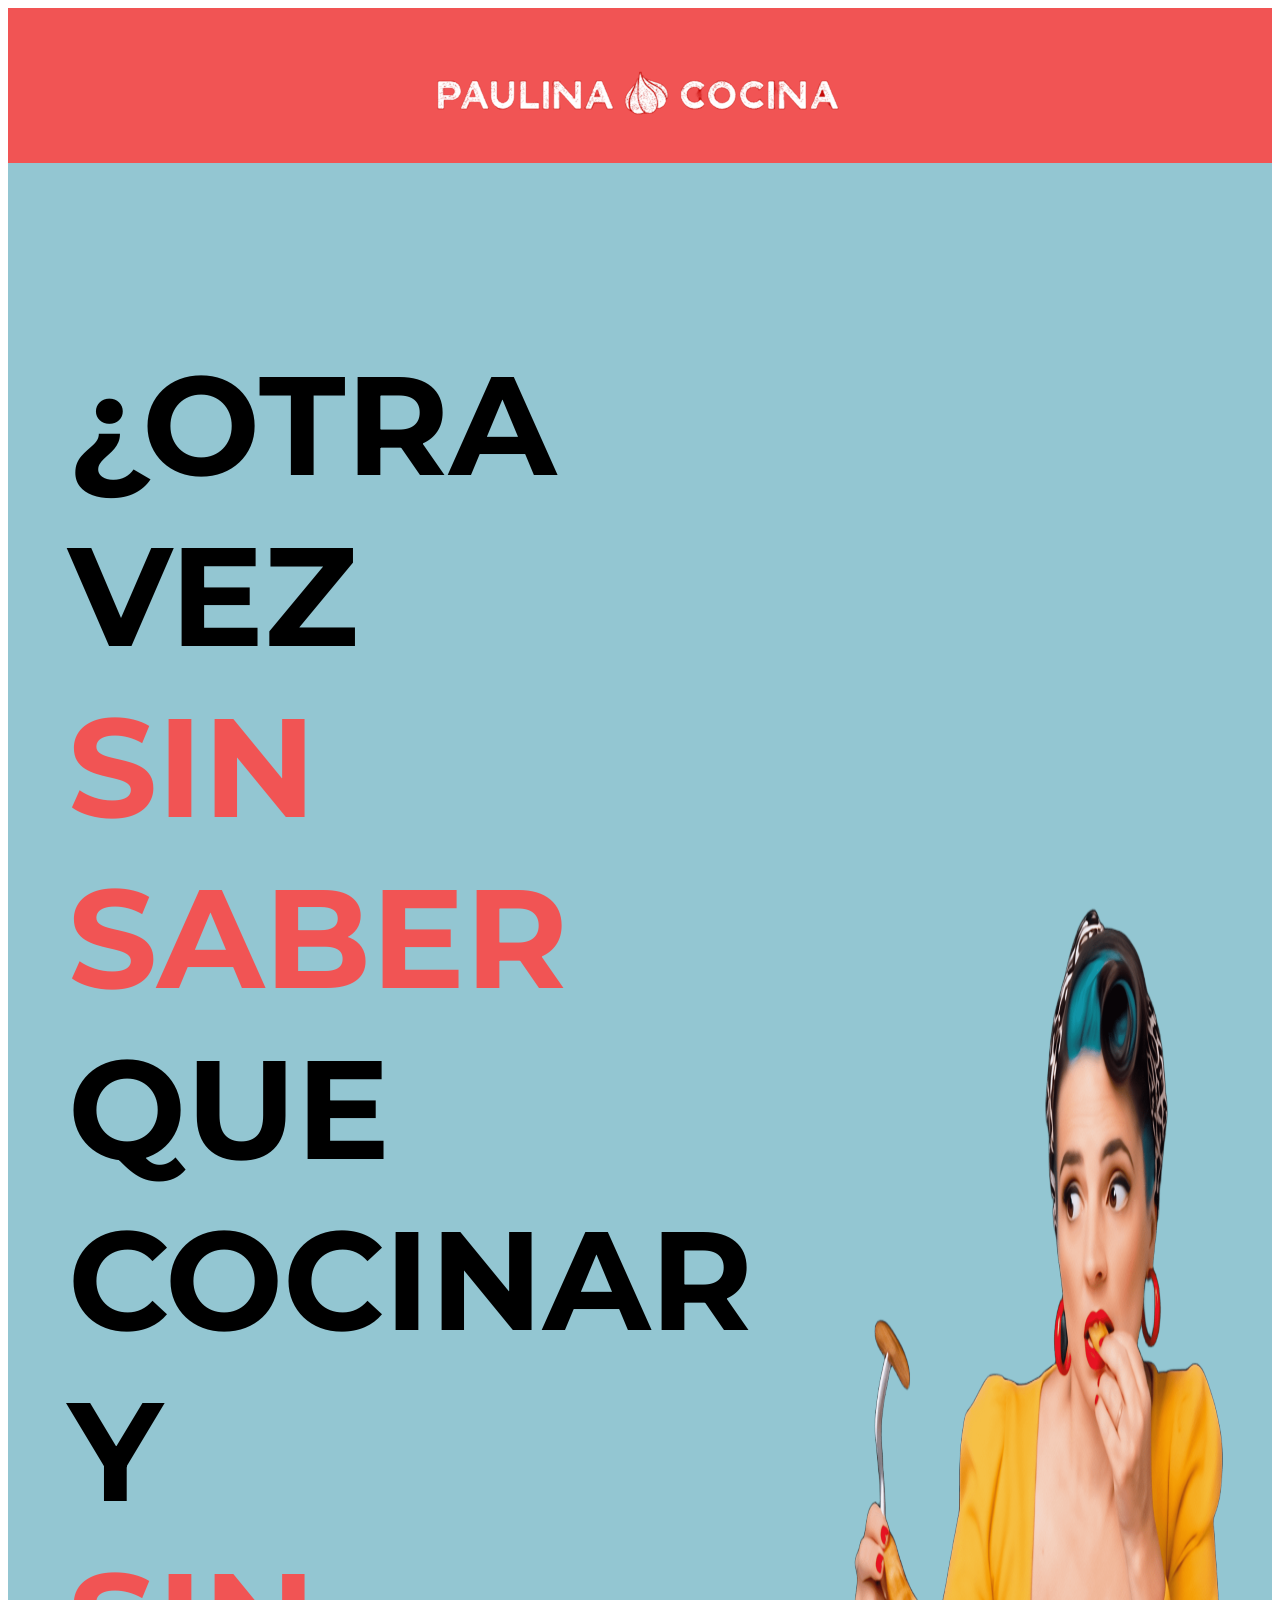
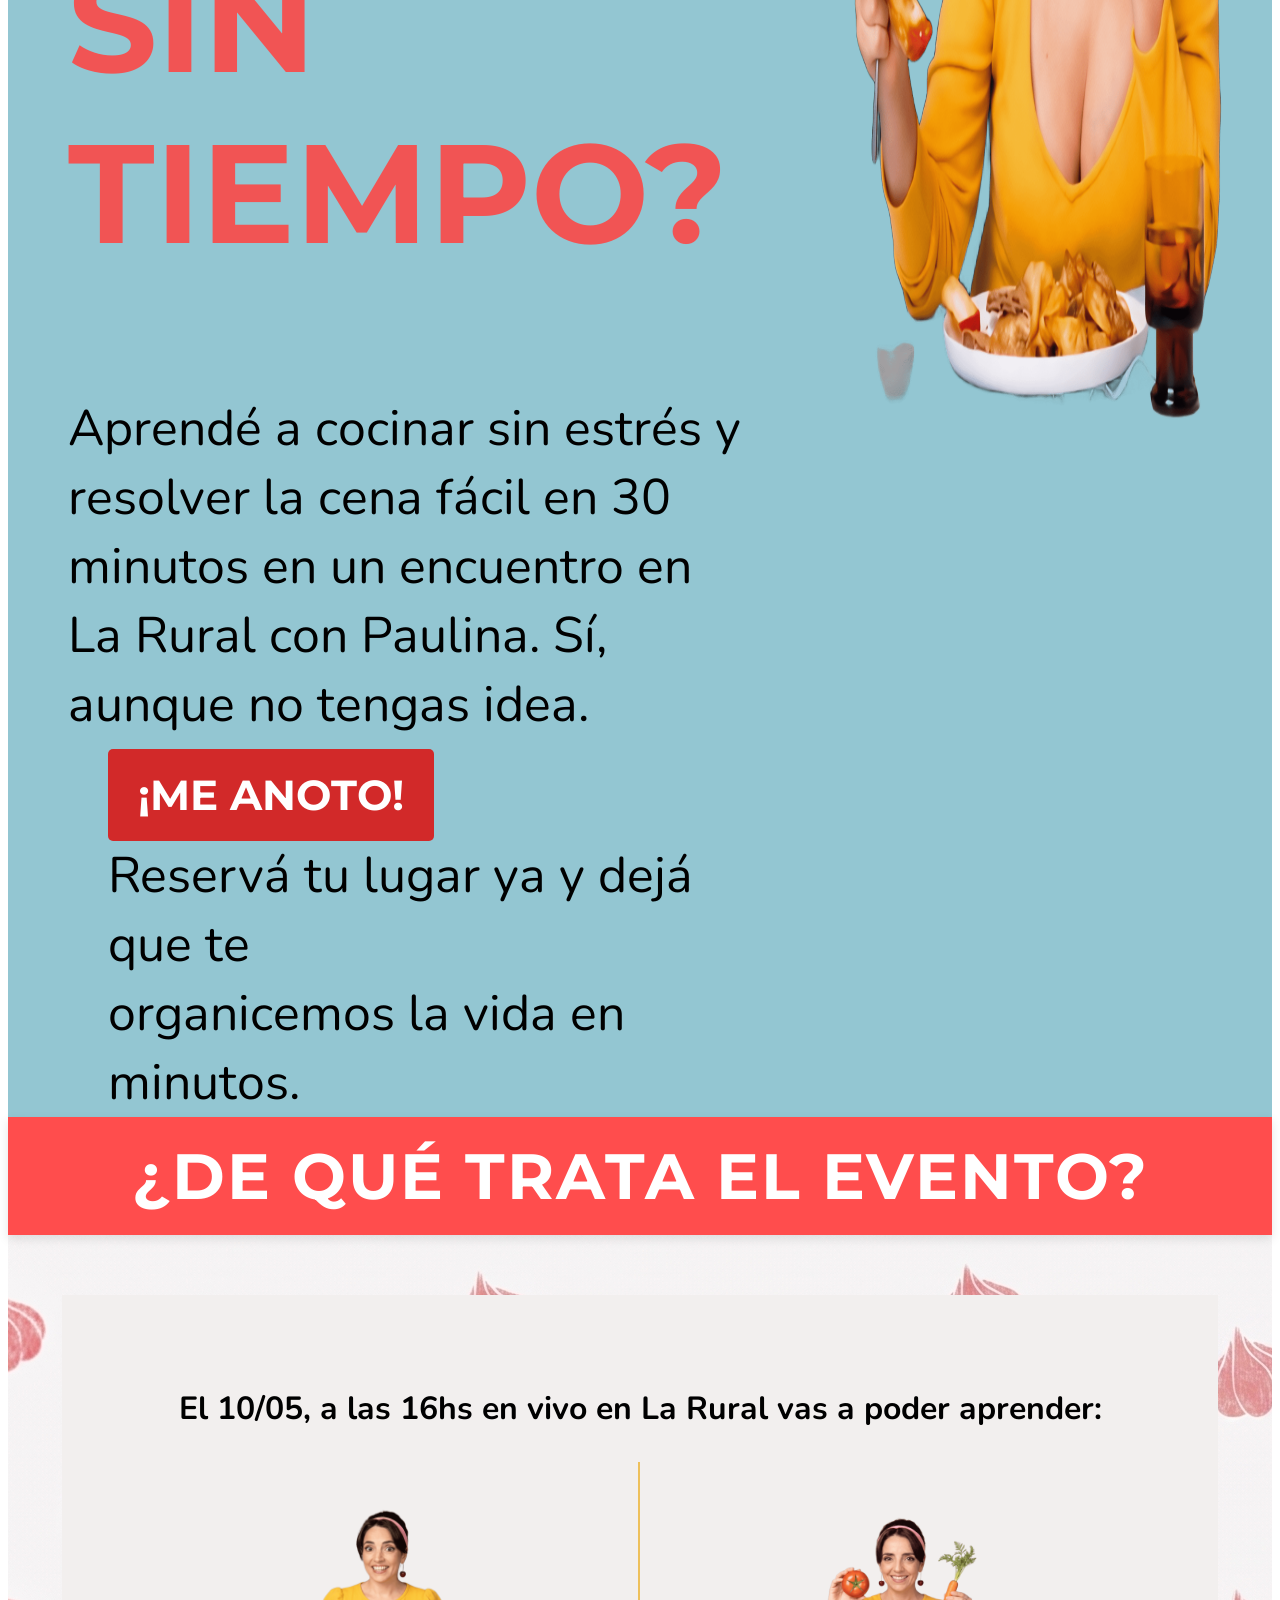
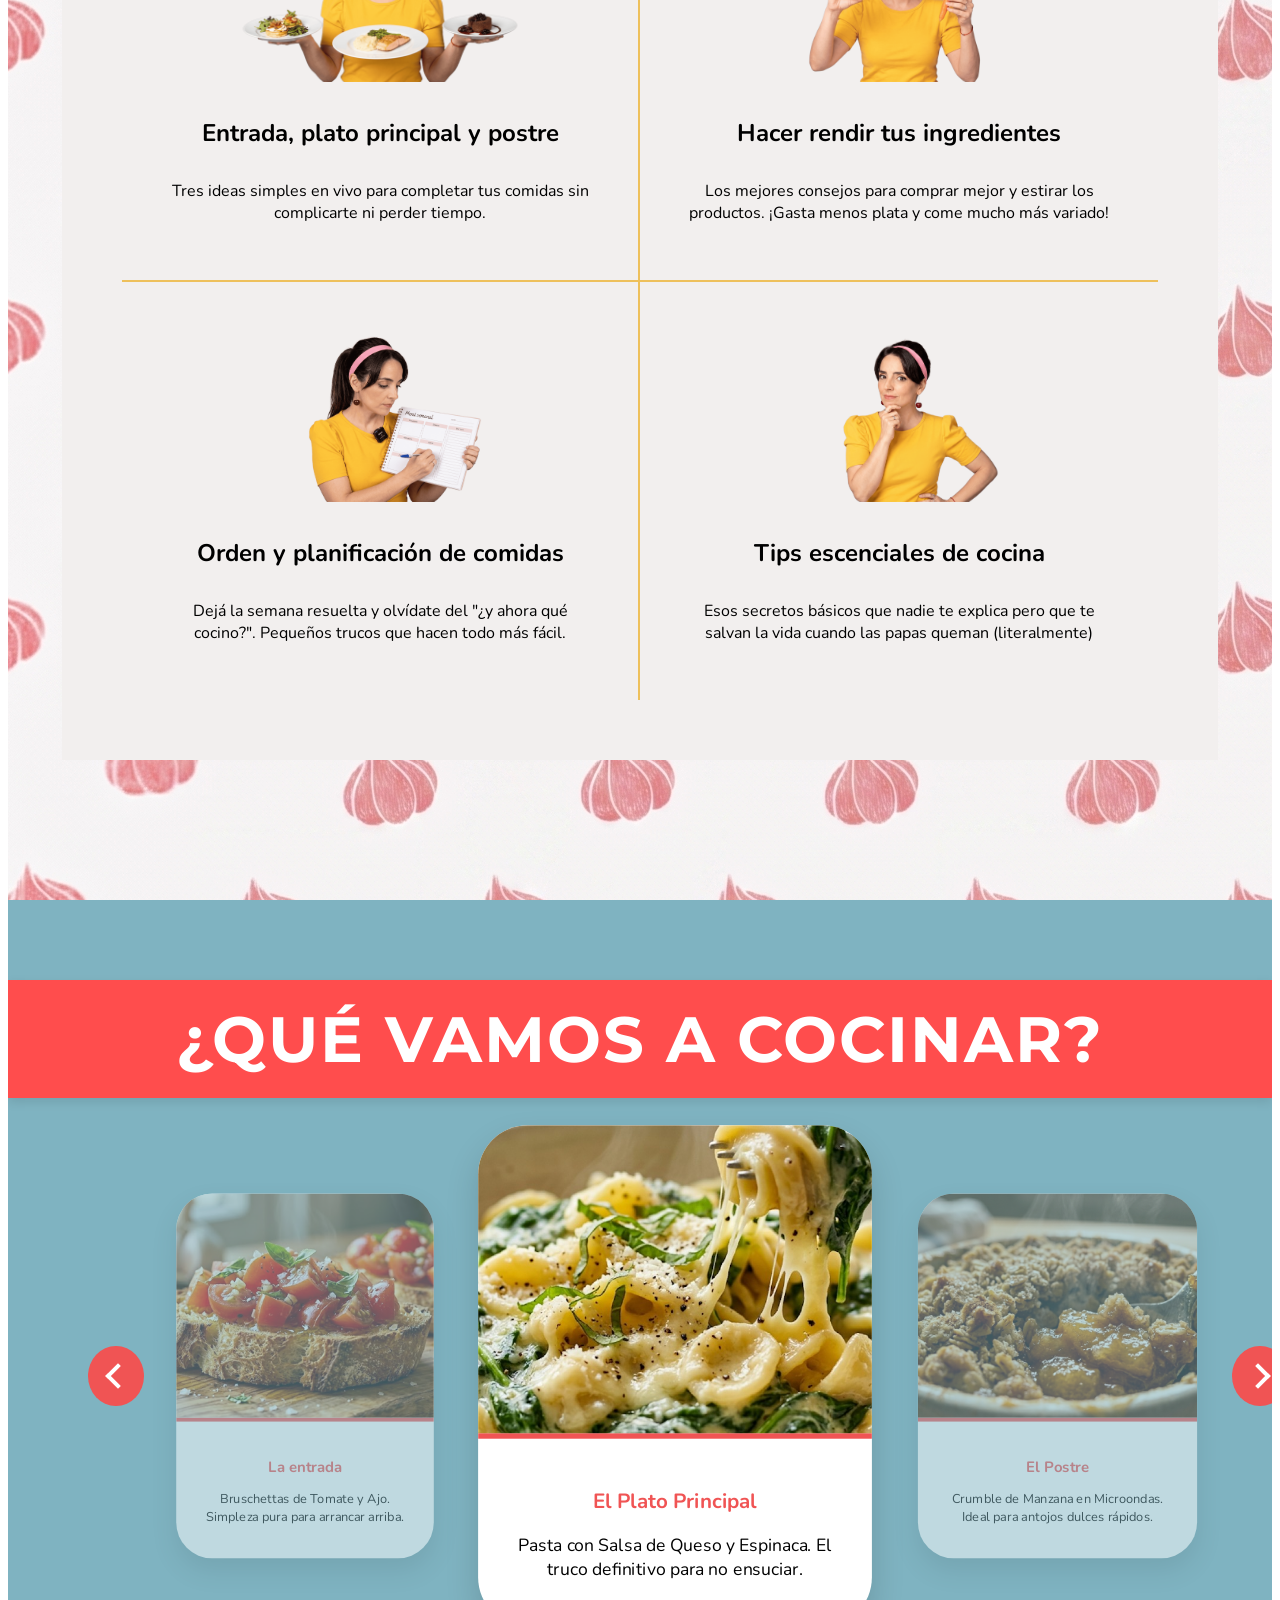
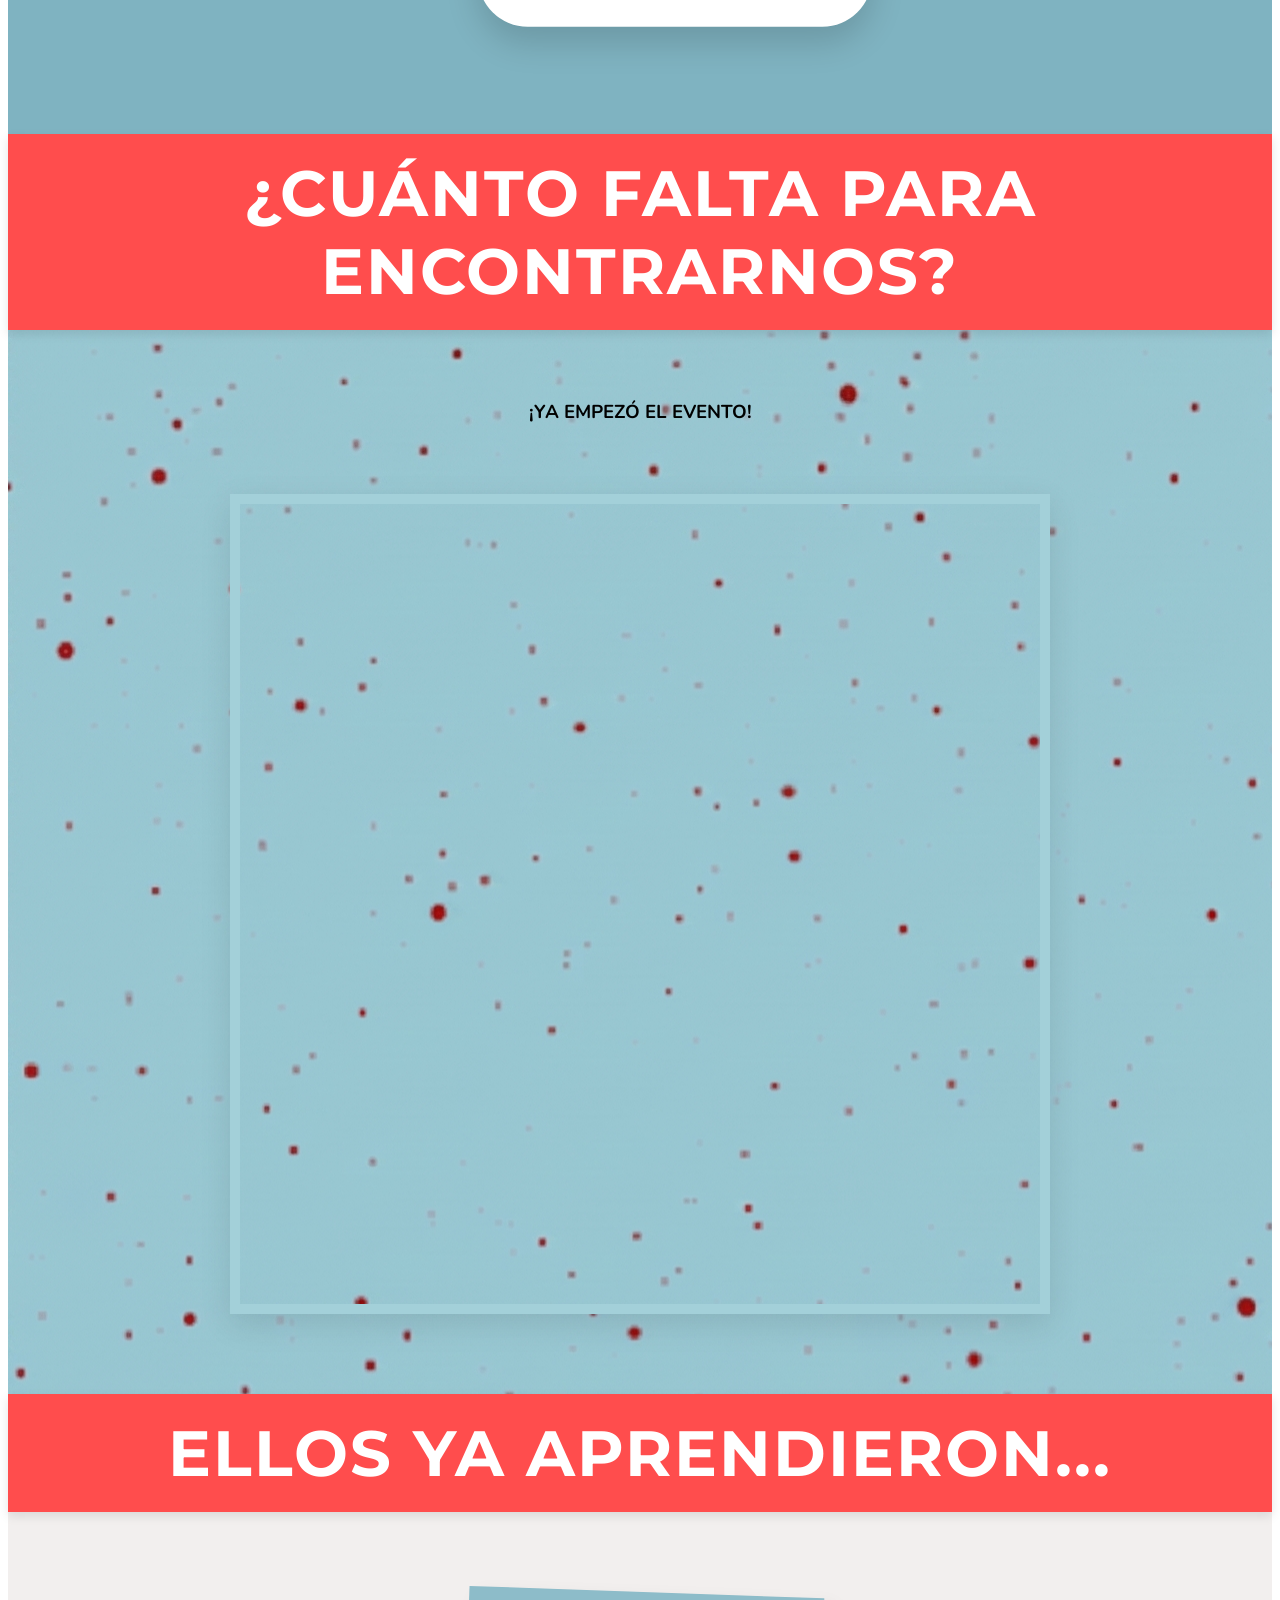
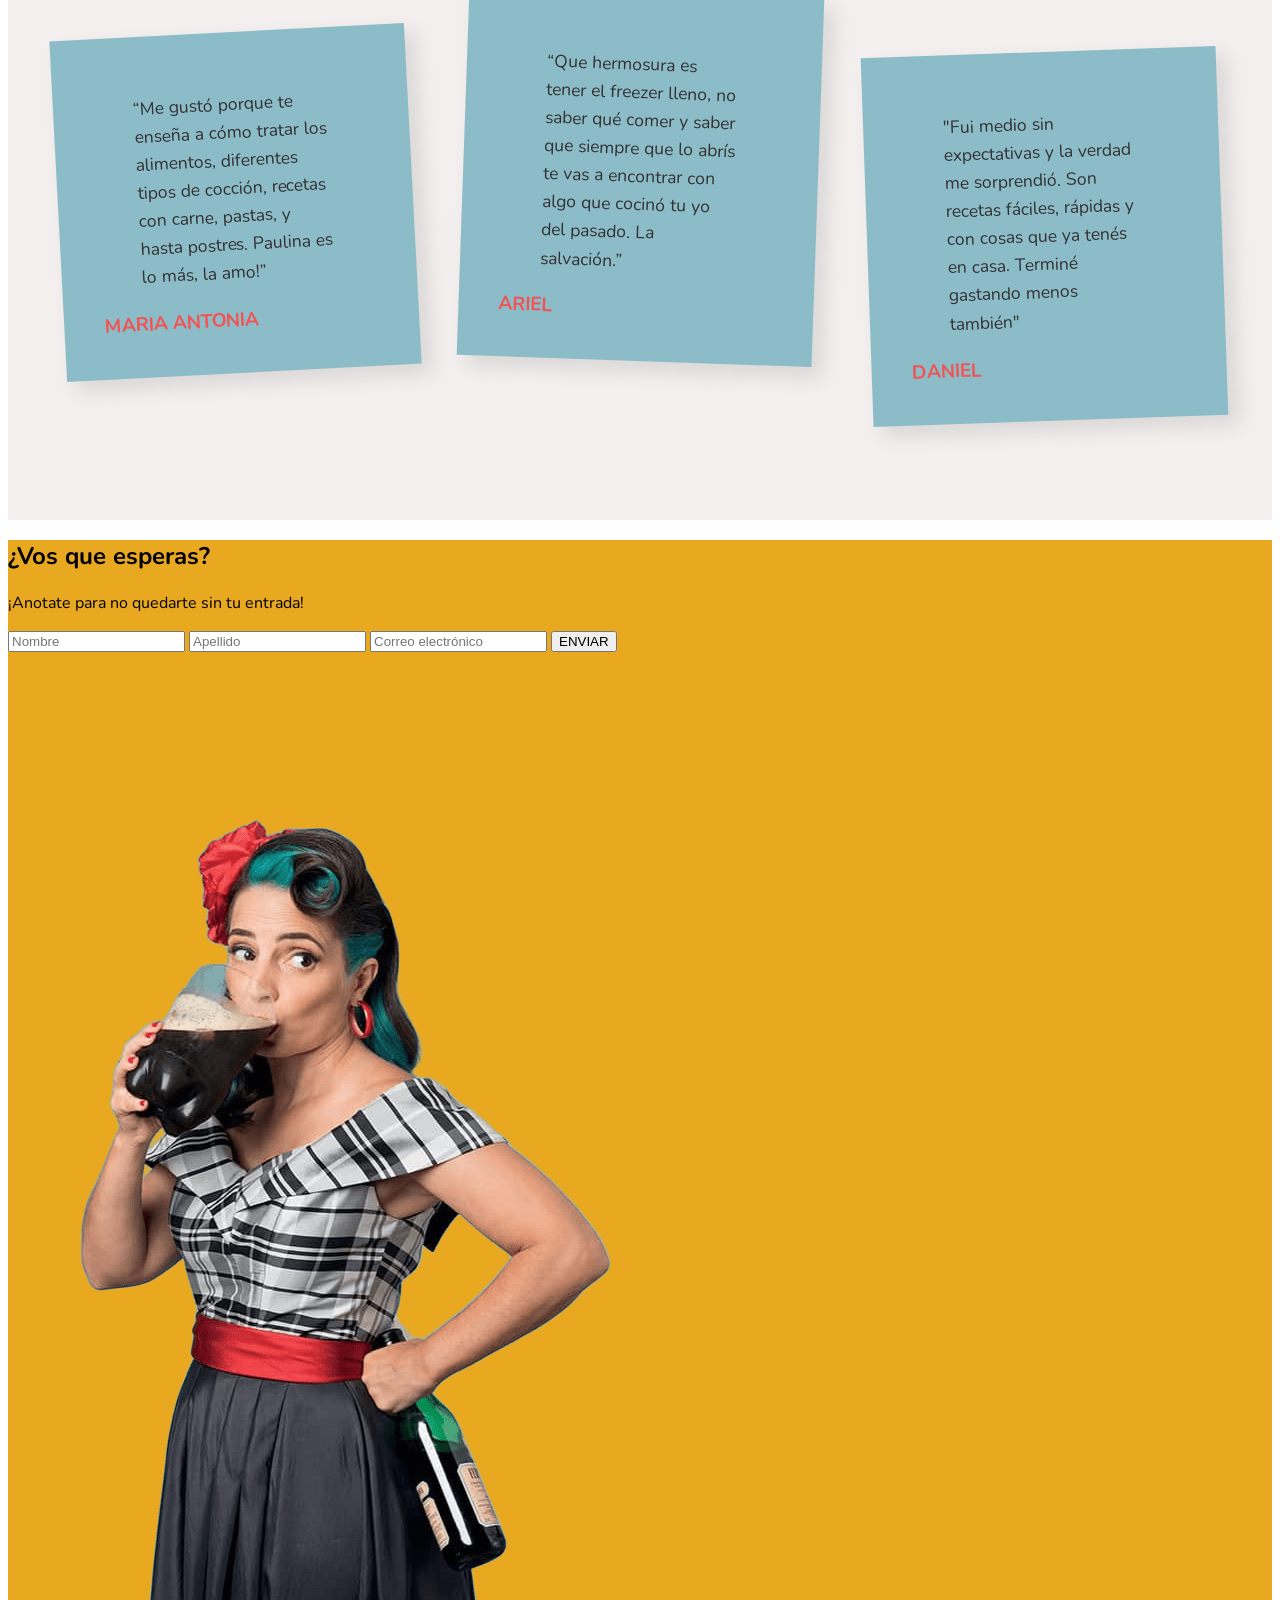
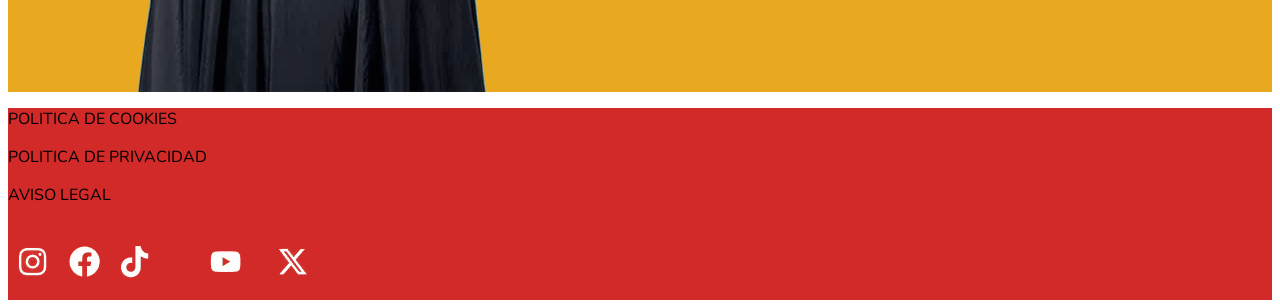
==== paulinacocina/index.html @ 3d17df32 "Add files via upload" ====
<html>

<head>
    <link rel="stylesheet" href="estilos.css">
    <link rel="preconnect" href="https://fonts.googleapis.com">
    <link rel="preconnect" href="https://fonts.gstatic.com" crossorigin>
    <link href="https://fonts.googleapis.com/css2?family=Nunito:ital,wght@0,200..1000;1,200..1000&display=swap"
        rel="stylesheet">

    <link rel="preconnect" href="https://fonts.googleapis.com">
    <link rel="preconnect" href="https://fonts.gstatic.com" crossorigin>
    <link
        href="https://fonts.googleapis.com/css2?family=Montserrat:ital,wght@0,100..900;1,100..900&family=Nunito:ital,wght@0,200..1000;1,200..1000&display=swap"
        rel="stylesheet">
 <script src="animaciones.js"></script>
</head>

<body>
    <header>
        <img src="imagenes/logo.png" alt="">
     
    </header>



    <section class="hero">
        <div>
            <h1>¿OTRA VEZ <div class="textoresalta" >SIN 
                SABER</div> QUE COCINAR 
                  Y <div class="textoresalta">SIN TIEMPO? </div> </h1>
            <p>
                Aprendé a cocinar sin estrés y resolver la cena fácil en 
                30 minutos en un encuentro en La Rural con Paulina. 
                Sí, aunque no tengas idea.
            </p>
            <div class="cta">
                <a href="boton" class="boton">¡ME ANOTO!</a>
                <p class="sub-boton">Reservá tu lugar ya y dejá que te <br>
                    organicemos la vida en minutos.</p>
            </div>
        </div>
        <div>
            <img src="imagenes/paulina_portada.png" alt="paulina portada">
        </div>
    </section>




    <section class="infoevento">

        <div class="divisor-rojo">
        <h2>¿DE QUÉ TRATA EL EVENTO?</h2>
        </div>

       

        <div class="cards">
             <p class="fechayhora">El 10/05, a las 16hs en vivo en La Rural vas a poder aprender:</p>
            <div class="card">
                <img src="imagenes/paulina_platos.png" alt="foto de paulina con platos">
                <h3>Entrada, plato principal y postre</h3>
                <p>Tres ideas simples en vivo para
                    completar tus comidas sin complicarte ni perder tiempo.</p>
            </div>

            <div class="card">
                <img src="imagenes/paulina_verduras.png" alt="">
                <h3>Hacer rendir tus ingredientes</h3>
                <p>Los mejores consejos para comprar mejor y estirar los productos. ¡Gasta menos plata y come mucho más
                    variado!</p>
            </div>

            <div class="card">
                <img src="imagenes/paulina_agenda.png" alt="">
                <h3>Orden y planificación de comidas</h3>
                <p>Dejá la semana resuelta y olvídate del "¿y ahora qué cocino?". Pequeños trucos que hacen todo más
                    fácil.</p>
            </div>

            <div class="card">
                <img src="imagenes/paulina_tips.png" alt="">
                <h3>Tips escenciales de cocina</h3>
                <p>Esos secretos básicos que nadie te explica pero que te salvan la vida cuando las papas queman
                    (literalmente)</p>
            </div>
            
</section>






        </div>
    </section>

 
<section class="seccion-comidas">
    <div class="divisor-rojo"> 
        <h2>¿QUÉ VAMOS A COCINAR?</h2>
    </div>

    <div class="contenedor-carrusel">
        <button class="flecha izquierda"></button>

        <div class="ventana-carrusel">
            <div class="riel-tarjetas">
                <div class="tarjeta">
                    <img src="imagenes/entrada.png" alt="Entrada">
                    <div class="info-tarjeta">
                        <h3>La entrada</h3>
                        <p>Bruschettas de Tomate y Ajo. Simpleza pura para arrancar arriba.</p>
                    </div>
                </div>

                <div class="tarjeta">
                    <img src="imagenes/principal.jpeg" alt="Plato Principal">
                    <div class="info-tarjeta">
                        <h3>El Plato Principal</h3>
                        <p>Pasta con Salsa de Queso y Espinaca. El truco definitivo para no ensuciar.</p>
                    </div>
                </div>

                <div class="tarjeta">
                    <img src="imagenes/postre.png" alt="Postre">
                    <div class="info-tarjeta">
                        <h3>El Postre</h3>
                        <p>Crumble de Manzana en Microondas. Ideal para antojos dulces rápidos.</p>
                    </div>
                </div>
            </div>
        </div>

        <button class="flecha derecha"></button>
    </div>
</section>







<section class="seccion-contador">
    <div class="divisor-rojo">
        <h2>¿CUÁNTO FALTA PARA ENCONTRARNOS?</h2>
    </div>

    <div class="contenedor-flexible">
        <div class="bloque-ajos">
            <div class="ajo-item">
                <img src="imagenes/ajo.png" alt="ajo">
                <div class="texto-ajo"><span id="dias">20</span><p>días</p></div>
            </div>
            <div class="ajo-item">
                <img src="imagenes/ajo.png" alt="ajo">
                <div class="texto-ajo"><span id="horas">14</span><p>horas</p></div>
            </div>
            <div class="ajo-item">
                <img src="imagenes/ajo.png" alt="ajo">
                <div class="texto-ajo"><span id="min">57</span><p>min.</p></div>
            </div>
            <div class="ajo-item">
                <img src="imagenes/ajo.png" alt="ajo">
                <div class="texto-ajo"><span id="seg">44</span><p>seg.</p></div>
            </div>
        </div>

        <div class="contenedor-mapa">
    <iframe src="https://www.google.com/maps/embed?pb=!1m18!1m12!1m3!1d3285.013396754505!2d-58.42364207426082!3d-34.5785275729633!2m3!1f0!2f0!3f0!3m2!1i1024!2i768!4f13.1!3m3!1m2!1s0x95bcb59cd6452553%3A0x6b521307d135059a!2sLa%20Rural!5e0!3m2!1ses-419!2sar!4v1776716059352!5m2!1ses-419!2sar" width="600" height="450" style="border:0;" allowfullscreen="" loading="lazy" referrerpolicy="no-referrer-when-downgrade">
                width="600" height="450" style="border:0;" allowfullscreen="" loading="lazy"></iframe>
        </div>
    </div>
</section>



















<section class="testimonioss">
    <div class="divisor-rojo">
        <h2>ELLOS YA APRENDIERON...</h2>
    </div>

    <div class="contenedor-postits">
        <div class="postit">
            <blockquote>
                <p>“Me gustó porque te enseña a cómo tratar los alimentos, diferentes tipos de cocción, recetas con carne, pastas, y hasta postres. Paulina es lo más, la amo!”</p>
            </blockquote>
            <cite>MARIA ANTONIA</cite>
        </div>

        <div class="postit">
            <blockquote>
                <p>“Que hermosura es tener el freezer lleno, no saber qué comer y saber que siempre que lo abrís te vas a encontrar con algo que cocinó tu yo del pasado. La salvación.”</p>
            </blockquote>
            <cite>ARIEL</cite>
        </div>

        <div class="postit">
            <blockquote>
                <p>"Fui medio sin expectativas y la verdad me sorprendió. Son recetas fáciles, rápidas y con cosas que ya tenés en casa. Terminé gastando menos también"</p>
            </blockquote>
            <cite>DANIEL</cite>
        </div>
    </div>
</section>





    <section class="final">
        <h2>¿Vos que esperas?</h2>
        <p>¡Anotate para no quedarte sin tu entrada!</p>
        <div>
            <form>
                <input type="text" placeholder="Nombre">
                <input type="text" placeholder="Apellido">
                <input type="email" placeholder="Correo electrónico">
                <button type="submit">ENVIAR</button>
            </form>
        </div>
        <img src="imagenes/paulinafernet.png" alt="">
    </section>

    <footer>
        <p>POLITICA DE COOKIES</p>
        <p>POLITICA DE PRIVACIDAD</p>
        <p>AVISO LEGAL</p>
        <img src="imagenes/iglogo.png" alt="">
        <img src="imagenes/facebooklogo.png" alt="">
        <img src="imagenes/tiktoklogo.png" alt="">
        <img src="imagenes/ytlogo.png" alt="">
        <img src="imagenes/twitterlogo.png" alt="">
    </footer>

</body>

</html>
---- paulinacocina/estilos.css ----
@font-face {
    font-family: 'Montserrat'; /* El nombre que vos elijas */
    src: url('fuentes/Montserrat-VariableFont_wght.ttf/');

    font-family: "Nunito";
    src: url(fuentes/Nunito-Italic-VariableFont_wght.ttf);

    font-family: "Book Antiqua";
    src: url(fuentes/bookantiqua.ttf);
} 
@media (min-width: 1200px){


body {
    font-family: 'Nunito', sans-serif;
    
}

header {
    background-color: #F15454;
    height: 155px;
    line-height: 105px;
    color: white;
    text-align: center;
    font-weight: 700;
    letter-spacing: 2px;
    align-content: center;}

     /*SECCION PORTADA */

.hero h1 { 
    font-family: 'Montserrat';
    font-size: 140px;
    font-weight: 700;
}



.textoresalta{
color: #F15454;
}


.hero {
    background: #93C6D2;
    display: grid;
    grid-template-columns: 1fr 1fr;
    align-items: center;
    padding: 60px 0 0 60px;
}
.hero img {
    height: 1200px;
    width: 1300px
}
.hero p {
    font-size: 50px;
    margin: 0px 0;
    padding: 0;
}

a {
   
    display: inline-block;
    background: #D22929;
    color: white;
    padding: 20px 30px;
    text-decoration: none;
    font-weight: bold;
    border-radius: 5px;
    margin-top: 10px;
}

.cta {
    margin-left: 40px;
    margin-right: 40px;
}

.boton {
    font-family: 'montserrat', sans-serif;
    font-size: 42px;
    font-weight: 700;
}

.sub-boton {
    font-size: 24px;
}

.hero img {
    width: 120%;
    max-width: none;
}


 /*SECCION DE QUE TRATAE EL EVENTO */

.divisor-rojo {
    background-color: #ff4d4d;
    width: 100%;               /* Que ocupe todo el ancho */
    padding: 20px 0;           /* Espacio arriba y abajo del texto */
    text-align: center;        /* Centra el texto */
    box-shadow: 0 4px 10px rgba(0,0,0,0.1); /* Sombra suave abajo */
  }

  .divisor-rojo h2 {
    color: white;              /* Letra blanca */
    font-family: "Montserrat";
    font-size: 64px;
    margin: 0;
    text-transform: uppercase; /* Todo en mayúsculas */
    letter-spacing: 2px;     
  }
  
 .infoevento {
        background-image: url('imagenes/fondocebollas.png'); 
        padding-bottom: 80px;
        width: 100%;
        display: flex;
        flex-direction: column;
        align-items: center;
    }
    .fechayhora {
       grid-column: span 2;
        text-align: center;
        font-weight: bold;
        font-family: Nunito;
        font-size: 32px
     
    }

   .cards { 
        background-color: #f2efee;
        width: 1036px; /* Ajusta según tu Figma */
        margin: 60px auto; /* 60px es la separación con el título rojo */
        display: grid;
        grid-template-columns: 1fr 1fr; 
        padding: 60px;
        position: relative;
    }


    /* cada cuadrito y cada imagen */
    .card {
        padding: 40px;
        text-align: center;
        display: flex;
        flex-direction: column;
        align-items: center;
    }

    .card img {
        height: 200px; 
        margin-bottom: 20px;
    }

    .card h3 {
        font-size: 24px

       
    }

 /* --- CONFIGURACIÓN DE BORDES AMARILLOS --- */
    
    /* Línea vertical: Se la damos a la card 1 y 3 (las de la izquierda) */
    /* Como el párrafo es el elemento 1, las cards son el 2, 3, 4 y 5 */
    .card:nth-child(2), .card:nth-child(4) {
        border-right: 2px solid #eec05b;
    }

    /* Línea horizontal: Se la damos a la card 1 y 2 (las de arriba) */
    /* En el código son el elemento 2 y 3 */
    .card:nth-child(2), .card:nth-child(3) {
        border-bottom: 2px solid #eec05b;
    }

    /* Ajuste de imágenes y textos */
    .card img {
        height: 180px;
        margin-bottom: 20px;
    }

    .card h3 {
        margin: 15px 0;
        font-size: 24px
    }




     /*--------------------------------SECCION DE QUE VAMOS A COCINAR ------------------*/
.seccion-comidas {
        background-color: #7fb3c1;
        padding: 80px 0;
        overflow: hidden;
    }

  .contenedor-carrusel {
        position: relative; /* Clave para mover las flechas */
        display: flex;
        align-items: center;
        justify-content: center;
        width: 100%;
        max-width: 1200px; /* Ajusta según tu diseño */
        margin: 50px auto;
        padding: 0 80px; /* Creamos un colchón de espacio para las flechas */
    }

    .ventana-carrusel {
        width: 100%;
        overflow: visible; /* Para que se vean las de los costados */
        display: flex;
        justify-content: center;
    }

    .riel-tarjetas {
        display: flex;
        gap: 30px;
        align-items: center;
        transition: transform 0.6s cubic-bezier(0.4, 0, 0.2, 1);
    }

    .tarjeta {
        background-color: white;
        border-radius: 45px;
        min-width: 320px; 
        box-shadow: 0 15px 30px rgba(0,0,0,0.15);
        overflow: hidden;
        transition: all 0.5s ease;
        opacity: 0.5;
        transform: scale(0.8);
    }

    /* La clase que pondrá el JS */
    .tarjeta.activa {
        opacity: 1;
        transform: scale(1.1);
        z-index: 5;
    }

    /* Flechas (Tus estilos de dibujo) */
    .flecha {
        background-color: #f05454;
        border: none;
        border-radius: 50%;
        width: 60px;
        height: 60px;
        cursor: pointer;
        position: relative;
        display: flex;
        justify-content: center;
        align-items: center;
        z-index: 10;
    }

    .flecha::after {
        content: '';
        width: 14px; height: 14px;
        border-top: 4px solid white;
        border-right: 4px solid white;
    }

    .flecha.izquierda::after { transform: rotate(-135deg); margin-left: 5px; }
    .flecha.derecha::after { transform: rotate(45deg); margin-right: 5px; }
    
    .tarjeta img { width: 100%; height: 280px; object-fit: cover; border-bottom: 5px solid #f05454; }
    .info-tarjeta { padding: 25px; text-align: center; }
    .info-tarjeta h3 { color: #f05454; margin-bottom: 10px; } }


   /*--------------------------------SECCION DEl contador ------------------*/


    .seccion-contador {
      background-image: url(imagenes/fondomanchas.png);
        padding-bottom: 80px;
        text-align: center;
    }

    .contenedor-flexible {
        display: flex;
        flex-direction: column;
        align-items: center;
        gap: 50px;
        margin-top: 50px;
    }

    /* --- ESTILO DE LOS AJOS --- */
    .bloque-ajos {
        display: flex;
        justify-content: center;
        gap: 30px;
    }

    .ajo-item {
        position: relative; /* Para que el texto se mueva adentro del ajo */
        width: 247px;
    }

    .ajo-item img {
        width: 100%;
    }

    .texto-ajo {
        position: absolute;
        top: 55%; /* Ajusta esto para centrar el número en la panza del ajo */
        left: 50%;
        transform: translate(-50%, -50%);
        color: #f05454; /* Rojo */
        font-family: 'Arial Black', sans-serif;
    }

    .texto-ajo span {
        font-size: 90px;
        display: block;
        line-height: 1;
    }

    .texto-ajo p {
        font-size: 1rem;
        margin: 0;
        font-family: serif; 
    }

    /* --- ESTILO DEL MAPA --- */
    .contenedor-mapa {
        border: 10px solid #a3d0d9; /* Borde celeste clarito */
        box-shadow: 0 10px 30px rgba(0,0,0,0.1);
        line-height: 0; /* Quita espacio extra abajo */
    }

    .contenedor-mapa iframe {
        width: 800px; /* Ancho en PC */
        height: 800px;
    }




/*---------------------- TESTIMONIOSSSSSSSSSSSSSSSSSSSSSS---------------------------- */

    .testimonioss {
        background-color: #f2efee; 
        padding-bottom: 100px;
        text-align: center;
    }

    .contenedor-postits {
        display: flex;
        justify-content: center;
        align-items: flex-start;
        gap: 50px;
        margin-top: 80px;
        padding: 0 50px;
    }

    .postit {
        background-color: #8dbcc9;
        width: 350px;
        padding: 40px;
        box-shadow: 10px 10px 20px rgba(0,0,0,0.1); /* Sombra */
        transition: transform 0.3s ease;
    }

    /* --- Rotaciones d  cada uno --- */
    .postit:nth-child(1) {
        transform: rotate(-3deg);
        margin-top: 40px;
    }

    .postit:nth-child(2) {
        transform: rotate(2deg);
    }

    .postit:nth-child(3) {
        transform: rotate(-2deg);
        margin-top: 60px;
    }

    /* Efecto al pasar el mouse */
    .postit:hover {
        transform: rotate(0deg) scale(1.05);
        z-index: 10;
    }

    /* --- TEXTO  DEL POST-IT --- */
    .postit blockquote p {
        font-size: 1.1rem;
        line-height: 1.6;
        color: #333;
        margin-bottom: 20px;
        text-align: left;
    }

    .postit cite {
        color: #f05454; /* Rojo para el nombre */
        font-weight: bold;
        font-style: normal;
        display: block;
        text-align: left;
        text-transform: uppercase;
        font-size: 1.2rem;
    }
 .final{
        background-color: #e8a81f;
        margin: 0px;
        border: 0px;
        padding: 0px;
    }

    footer{
        background-color: #D22929;
        margin: 0px;
        border: 0px;
        padding: 0px;
       
    }
 footer img{
    display: inline-block;
 }
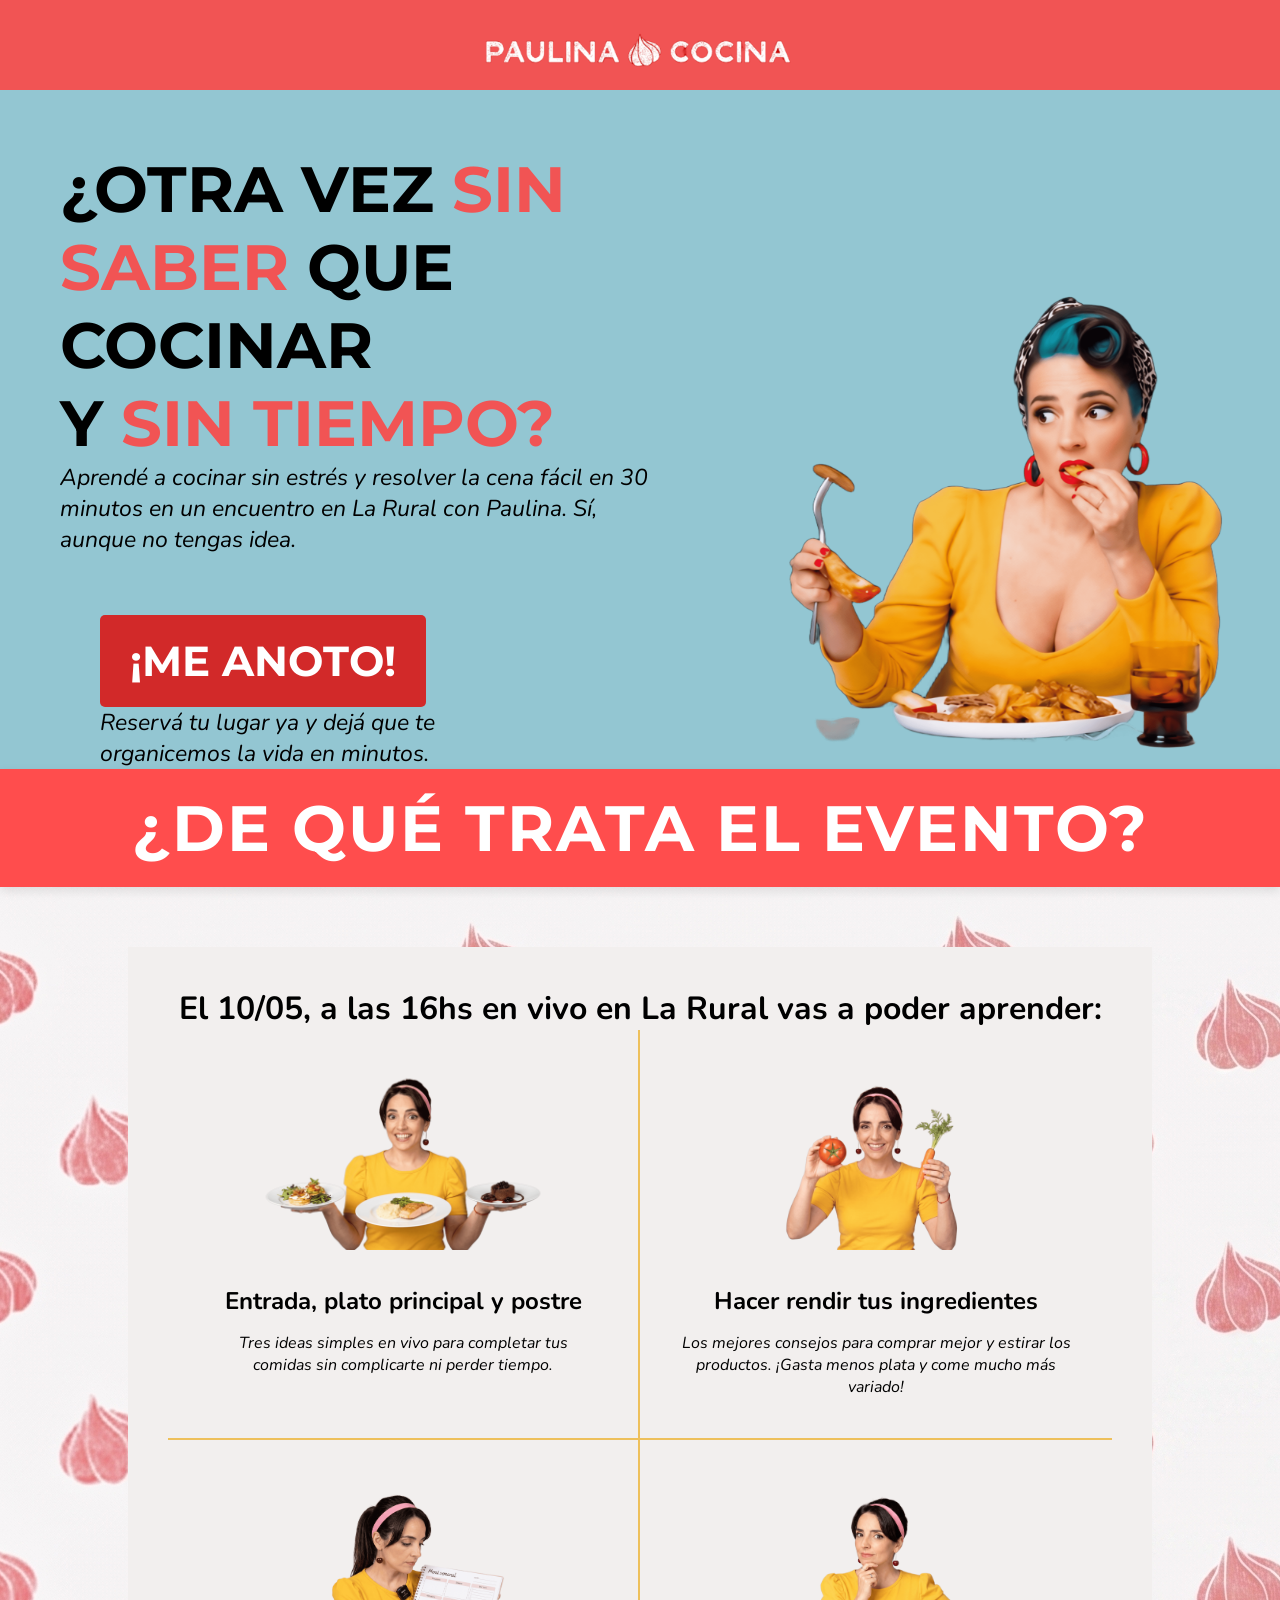
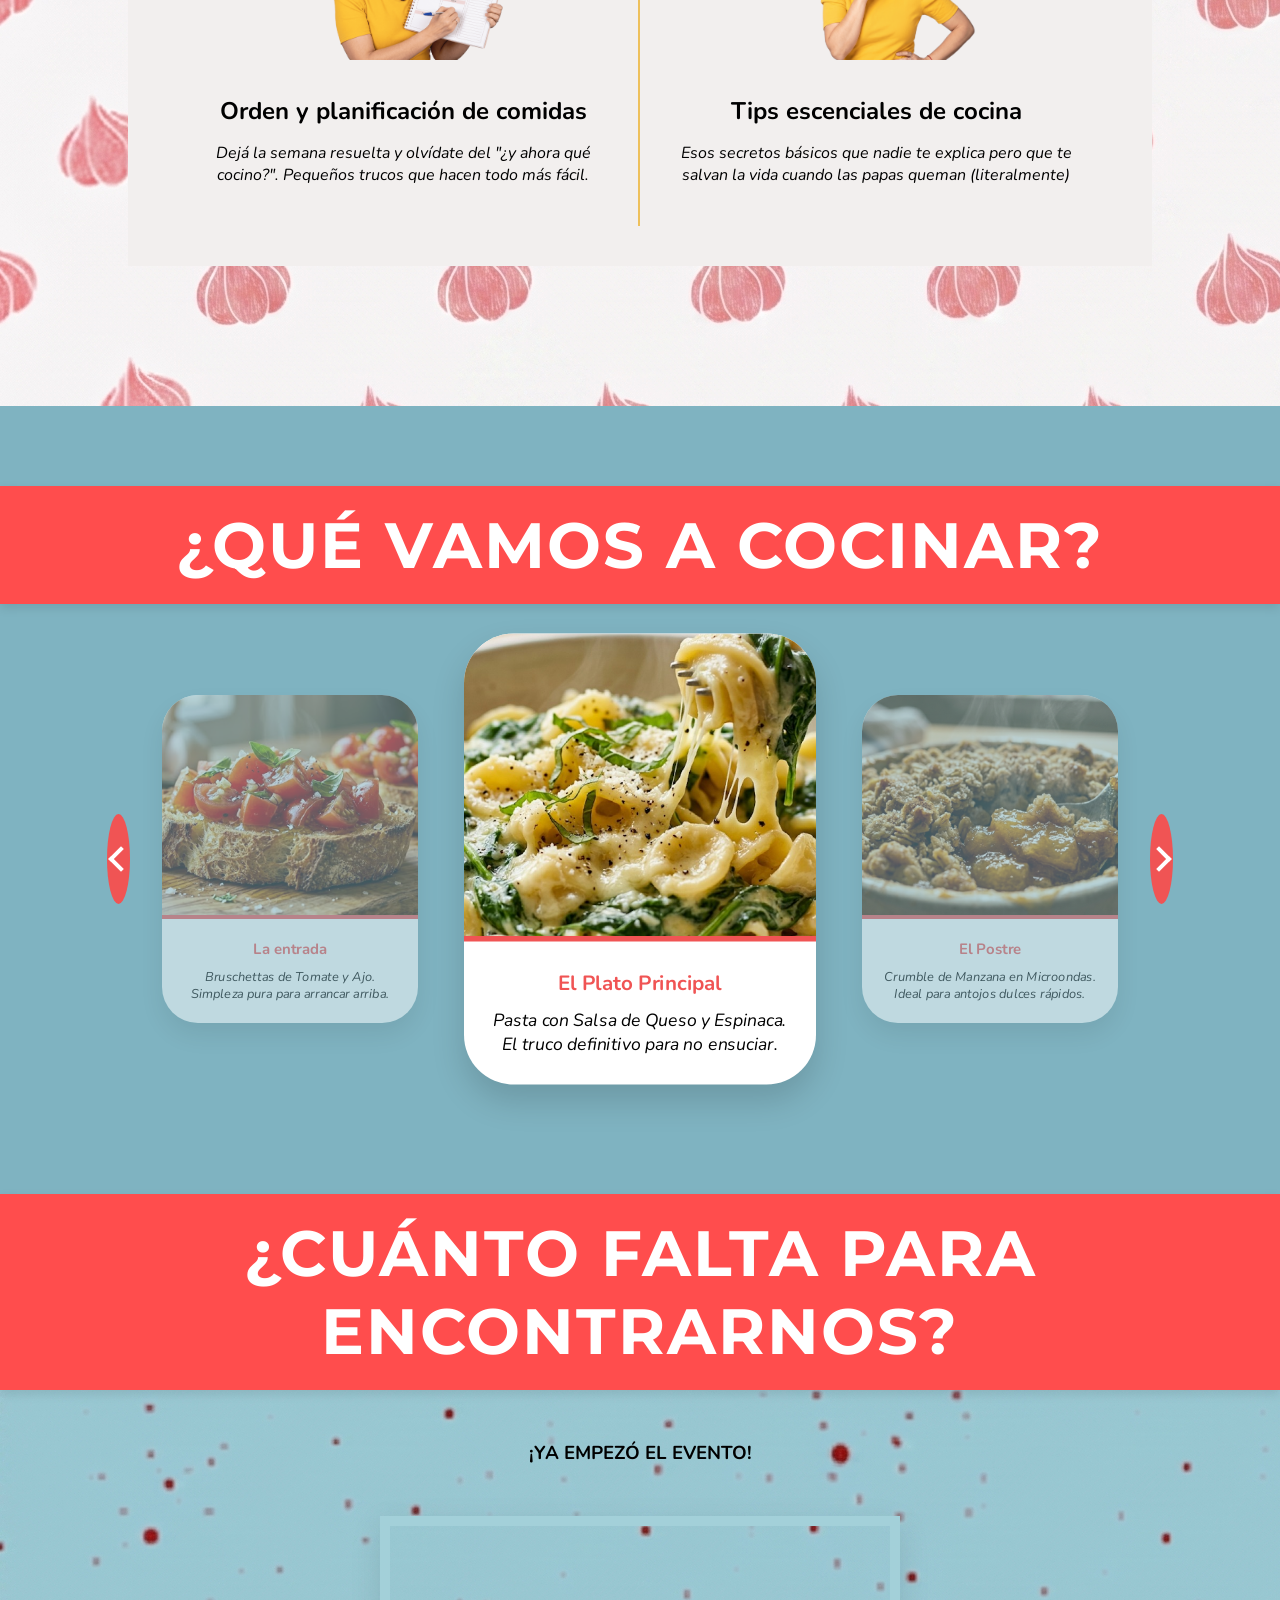
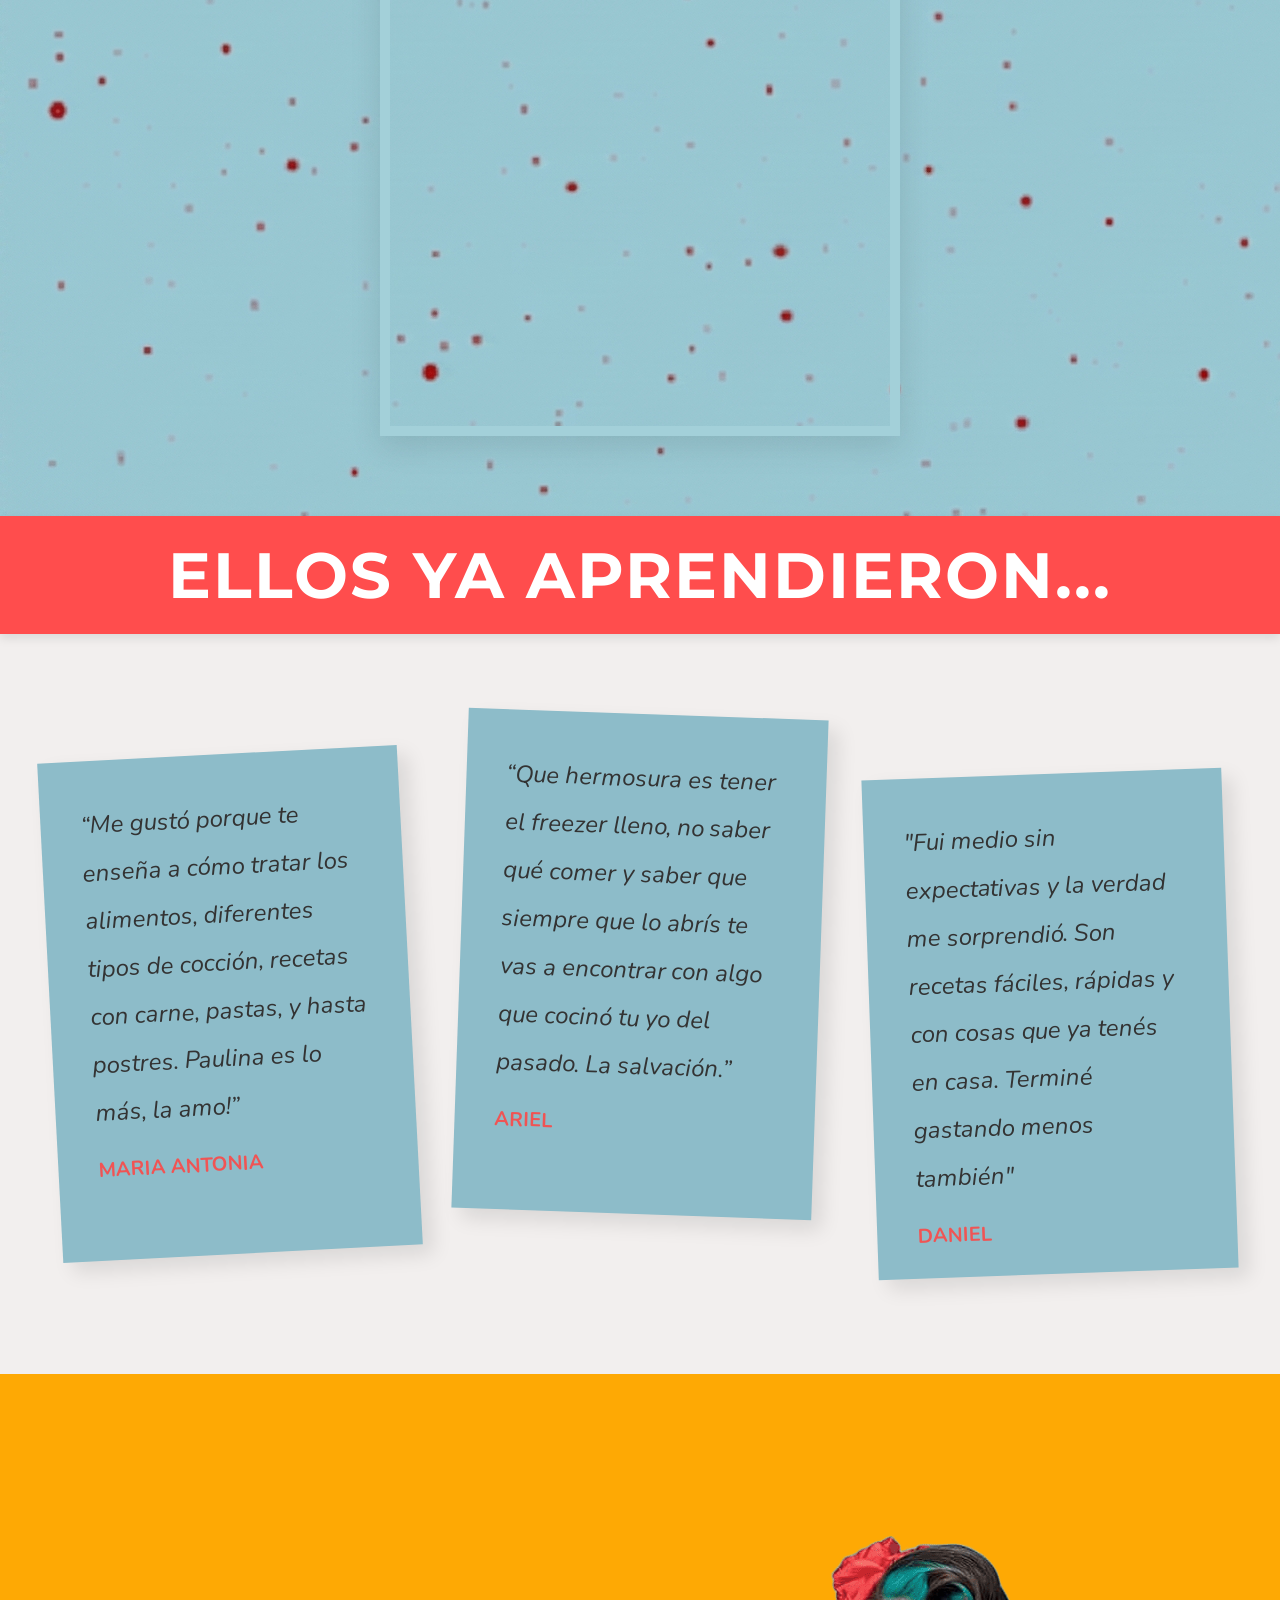
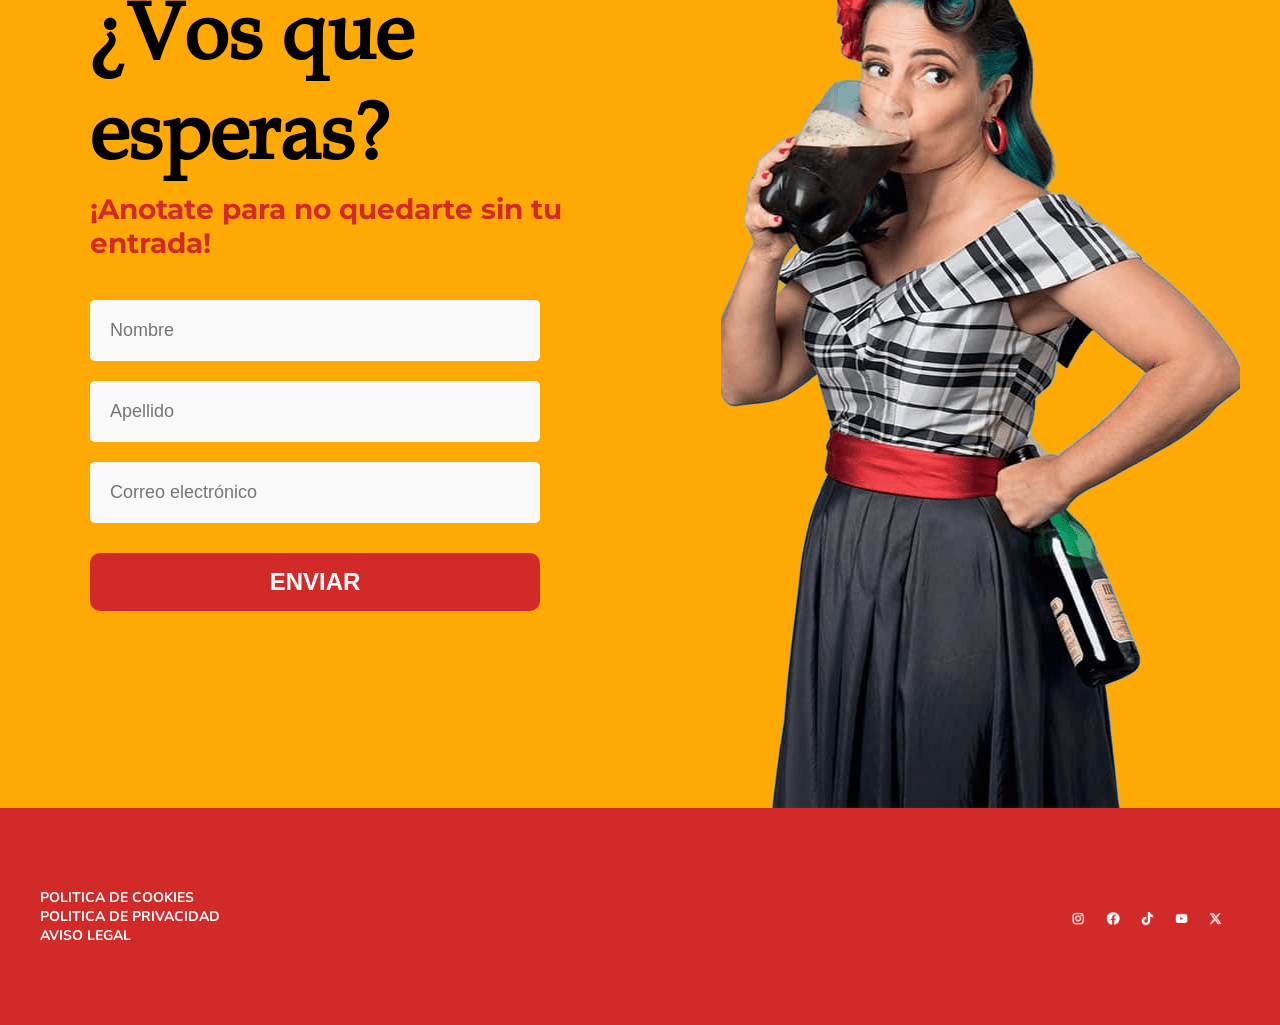
==== commit 1480aa19: "Add files via upload" ====
--- a/paulinacocina/index.html
+++ b/paulinacocina/index.html
@@ -25,9 +25,8 @@
 
     <section class="hero">
         <div>
-            <h1>¿OTRA VEZ <div class="textoresalta" >SIN 
-                SABER</div> QUE COCINAR 
-                  Y <div class="textoresalta">SIN TIEMPO? </div> </h1>
+            <h1>¿OTRA VEZ <span class="textoresalta"> SIN <br>SABER </span>QUE COCINAR 
+                 <br> Y <span class="textoresalta"> SIN TIEMPO?</span></h1>
             <p>
                 Aprendé a cocinar sin estrés y resolver la cena fácil en 
                 30 minutos en un encuentro en La Rural con Paulina. 
@@ -225,31 +224,43 @@
 
 
 
-    <section class="final">
-        <h2>¿Vos que esperas?</h2>
-        <p>¡Anotate para no quedarte sin tu entrada!</p>
-        <div>
-            <form>
+   <section class="final">
+    <div class="contenedor-columnas">
+        <div class="columna-izquierda">
+            <h2 class="titulo-final">¿Vos que esperas?</h2>
+            <p class="subtitulo-final">¡Anotate para no quedarte sin tu entrada!</p>
+            
+            <form class="formulario-final">
                 <input type="text" placeholder="Nombre">
                 <input type="text" placeholder="Apellido">
                 <input type="email" placeholder="Correo electrónico">
-                <button type="submit">ENVIAR</button>
+                <button type="submit" class="boton-enviar">ENVIAR</button>
             </form>
         </div>
-        <img src="imagenes/paulinafernet.png" alt="">
-    </section>
-
-    <footer>
-        <p>POLITICA DE COOKIES</p>
-        <p>POLITICA DE PRIVACIDAD</p>
-        <p>AVISO LEGAL</p>
-        <img src="imagenes/iglogo.png" alt="">
-        <img src="imagenes/facebooklogo.png" alt="">
-        <img src="imagenes/tiktoklogo.png" alt="">
-        <img src="imagenes/ytlogo.png" alt="">
-        <img src="imagenes/twitterlogo.png" alt="">
-    </footer>
-
+
+        <div class="columna-derecha">
+            <img src="imagenes/paulinafernet.png" alt="Paulina con Fernet">
+        </div>
+    </div>
+</section>
+
+   <footer>
+    <div class="footer-contenido">
+        <div class="footer-links">
+            <p>POLITICA DE COOKIES</p>
+            <p>POLITICA DE PRIVACIDAD</p>
+            <p>AVISO LEGAL</p>
+        </div>
+        
+        <div class="footer-redes">
+            <img src="imagenes/iglogo.png" alt="Instagram">
+            <img src="imagenes/facebooklogo.png" alt="Facebook">
+            <img src="imagenes/tiktoklogo.png" alt="TikTok">
+            <img src="imagenes/ytlogo.png" alt="YouTube">
+            <img src="imagenes/twitterlogo.png" alt="Twitter">
+        </div>
+    </div>
+</footer>
 </body>
 
 </html>
--- a/paulinacocina/estilos.css
+++ b/paulinacocina/estilos.css
@@ -1,12 +1,23 @@
 
+
+* {
+    margin: 0;
+    padding: 0;
+    box-sizing: border-box;
+}
+
+body {
+    overflow-x: hidden; /* Evita el scroll horizontal */
+    width: 100%;
+}
 @font-face {
     font-family: 'Montserrat'; /* El nombre que vos elijas */
-    src: url('fuentes/Montserrat-VariableFont_wght.ttf/');
-
-    font-family: "Nunito";
-    src: url(fuentes/Nunito-Italic-VariableFont_wght.ttf);
-
-    font-family: "Book Antiqua";
+    src: url('fuentes/Montserrat-VariableFont_wght.ttf/');}
+
+  @font-face {  font-family: "Nunito";
+    src: url(fuentes/Nunito-Italic-VariableFont_wght.ttf);}
+
+  @font-face {  font-family: "Book Antiqua";
     src: url(fuentes/bookantiqua.ttf);
 } 
 @media (min-width: 1200px){
@@ -14,12 +25,13 @@
 
 body {
     font-family: 'Nunito', sans-serif;
-    
+   
 }
 
 header {
     background-color: #F15454;
-    height: 155px;
+    height: 10%;
+    padding: 20px auto;
     line-height: 105px;
     color: white;
     text-align: center;
@@ -27,11 +39,17 @@
     letter-spacing: 2px;
     align-content: center;}
 
+    header img {
+        height: 50px;  
+    width: auto;
+}
+    
+
      /*SECCION PORTADA */
 
 .hero h1 { 
     font-family: 'Montserrat';
-    font-size: 140px;
+    font-size: 64px;
     font-weight: 700;
 }
 
@@ -44,17 +62,24 @@
 
 .hero {
     background: #93C6D2;
+    width: 100%;
     display: grid;
     grid-template-columns: 1fr 1fr;
-    align-items: center;
+    align-items: center; /* Mantiene el texto centrado verticalmente */
     padding: 60px 0 0 60px;
-}
+} 
+.hero > div:last-child {
+    align-self: flex-end; /* Empuja solo este bloque hacia abajo */
+    line-height: 0;       /* Elimina espacios fantasmas debajo de la imagen */
+}
+
 .hero img {
-    height: 1200px;
-    width: 1300px
+    height: auto;
+    width: 100%;
+    display: block; /* Ayuda a que pegue contra el borde inferior */
 }
 .hero p {
-    font-size: 50px;
+    font-size: 23px;
     margin: 0px 0;
     padding: 0;
 }
@@ -68,25 +93,29 @@
     text-decoration: none;
     font-weight: bold;
     border-radius: 5px;
-    margin-top: 10px;
+    margin-top: 40px
 }
 
 .cta {
     margin-left: 40px;
     margin-right: 40px;
+
 }
 
 .boton {
     font-family: 'montserrat', sans-serif;
     font-size: 42px;
     font-weight: 700;
-}
-
-.sub-boton {
-    font-size: 24px;
+    margin-top: 60px;
+}
+
+.sub-boton p {
+    font-size: 0px;
+  
 }
 
 .hero img {
+
     width: 120%;
     max-width: none;
 }
@@ -130,11 +159,12 @@
 
    .cards { 
         background-color: #f2efee;
-        width: 1036px; /* Ajusta según tu Figma */
+        width: 80%; /* Ajusta según tu Figma */
+        max-width: 1100px;
         margin: 60px auto; /* 60px es la separación con el título rojo */
         display: grid;
         grid-template-columns: 1fr 1fr; 
-        padding: 60px;
+        padding: 40px;
         position: relative;
     }
 
@@ -242,8 +272,8 @@
         background-color: #f05454;
         border: none;
         border-radius: 50%;
-        width: 60px;
-        height: 60px;
+        width: 90px;
+        height: 90px;
         cursor: pointer;
         position: relative;
         display: flex;
@@ -329,9 +359,8 @@
     }
 
     .contenedor-mapa iframe {
-        width: 800px; /* Ancho en PC */
-        height: 800px;
-    }
+        width: 500px; /* Ancho en PC */
+        height: 500px; }
 
 
 
@@ -355,7 +384,8 @@
 
     .postit {
         background-color: #8dbcc9;
-        width: 350px;
+        width: 500px;
+        height: 500px;
         padding: 40px;
         box-shadow: 10px 10px 20px rgba(0,0,0,0.1); /* Sombra */
         transition: transform 0.3s ease;
@@ -384,8 +414,8 @@
 
     /* --- TEXTO  DEL POST-IT --- */
     .postit blockquote p {
-        font-size: 1.1rem;
-        line-height: 1.6;
+        font-size: 150%;
+        line-height: 2;
         color: #333;
         margin-bottom: 20px;
         text-align: left;
@@ -398,22 +428,126 @@
         display: block;
         text-align: left;
         text-transform: uppercase;
-        font-size: 1.2rem;
+        font-size: 20px
     }
  .final{
-        background-color: #e8a81f;
+        background-color: #FEA904;
         margin: 0px;
         border: 0px;
-        padding: 0px;
-    }
-
-    footer{
+        padding: 10px 0 0 0; 
+    }
+
+
+.contenedor-columnas {
+    display: flex;
+    max-width: 1200px;
+    margin: 0 auto;
+    align-items: center; /* Centra el formulario verticalmente respecto a la imagen */
+    justify-content: space-between;
+}
+
+.columna-izquierda {
+    flex: 1;
+    padding-left: 50px;
+}
+
+.columna-derecha {
+    flex: 1;
+    padding-left: 80px;
+    display: flex;
+    justify-content: flex-end;
+}
+
+.columna-derecha img {
+    max-width: 200%;
+    padding-left: 100px; 
+    display: block; /* Quita espacios raros abajo de la imagen */
+}
+
+/* --- ESTILOS DEL FORMULARIO --- */
+
+.titulo-final {
+    font-family: 'Book Antiqua', serif; /* O la que prefieras */
+    font-size: 80px;
+    margin-bottom: 10px;
+}
+
+.subtitulo-final {
+    font-family: 'Montserrat', sans-serif;
+    color: #D22929; /* Tu rojo */
+    font-size: 28px;
+    font-weight: 700;
+    margin-bottom: 40px;
+}
+
+.formulario-final {
+    display: flex;
+    flex-direction: column; /* Apila los inputs uno abajo del otro */
+    gap: 20px; /* Espacio entre campos */
+    max-width: 450px; /* Para que no sean infinitamente largos */
+}
+
+.formulario-final input {
+    padding: 20px;
+    font-size: 18px;
+    border: none;
+    border-radius: 5px;
+    background-color: #f9f9f9;
+}
+
+.boton-enviar {
+    background-color: #D22929;
+    color: white;
+    border: none;
+    padding: 15px;
+    font-size: 24px;
+    font-weight: bold;
+    border-radius: 10px;
+    cursor: pointer;
+    margin-top: 10px;
+    transition: background 0.3s;
+}
+
+.boton-enviar:hover {
+    background-color: #a51f1f;
+}
+
+footer{
         background-color: #D22929;
-        margin: 0px;
-        border: 0px;
-        padding: 0px;
+       width: 100%;
+        padding: 80px 0;
        
     }
  footer img{
     display: inline-block;
- }+ }
+
+ .footer-contenido {
+    margin: 0 auto;    /* Centra el contenedor */
+    display: flex;
+    justify-content: space-between; /* Texto a la izq, logos a la derecha */
+    align-items: center; /* Los centra verticalmente entre sí */
+    padding: 0 40px;   /* Un margen interno para que no toquen el borde */
+}
+
+.footer-links {
+    display: block;
+    gap: 100px; /* Espacio entre las políticas */
+    color: white;
+    font-weight: bold;
+    font-size: 14px;
+}
+
+.footer-redes {
+    display: flex;
+    gap: 15px; /* Espacio entre logos */
+}
+
+.footer-redes img {
+    height: 30px; /* Tamaño de los iconos */
+    width: auto;
+    filter: brightness(0) invert(1); /* Opcional: pone los logos en blanco si son oscuros */
+}
+.footer-redes img:hover {
+    transform: scale(1.2); /* Efecto de agrandado al pasar el mouse */
+}
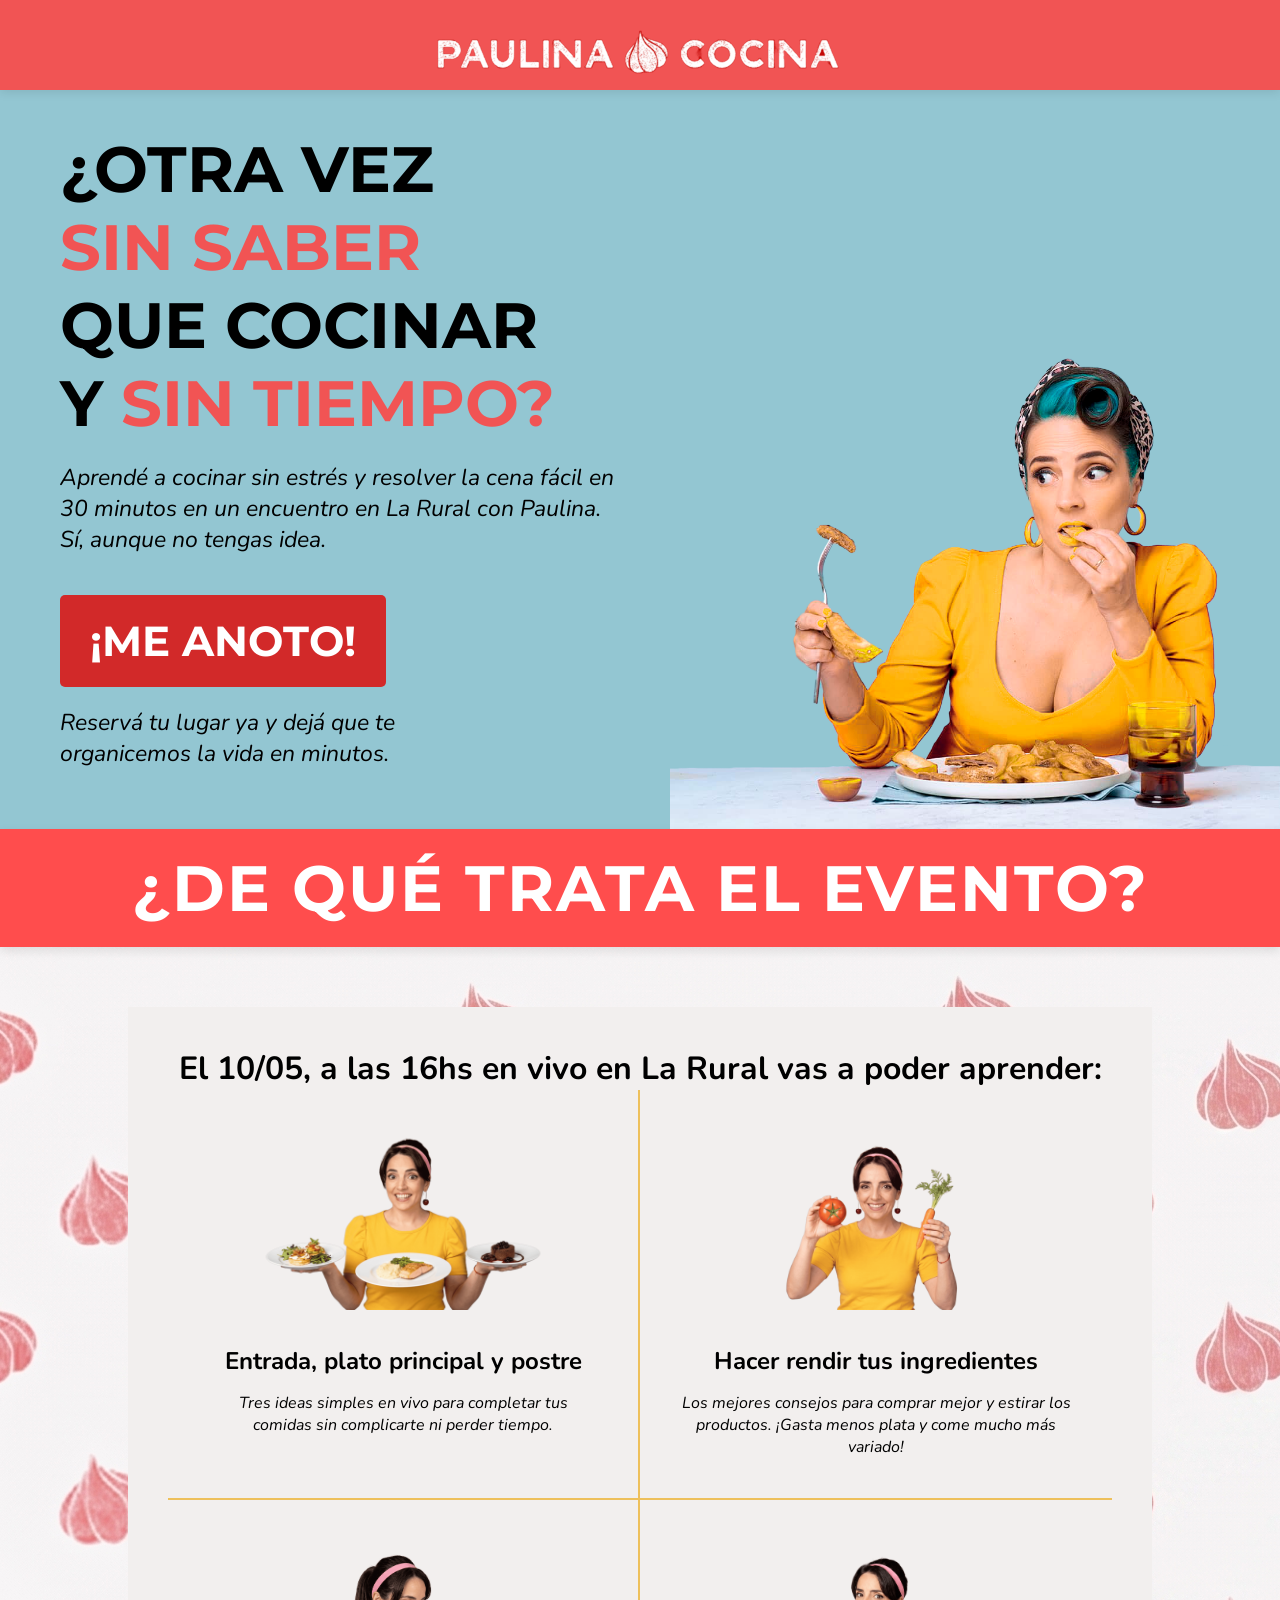
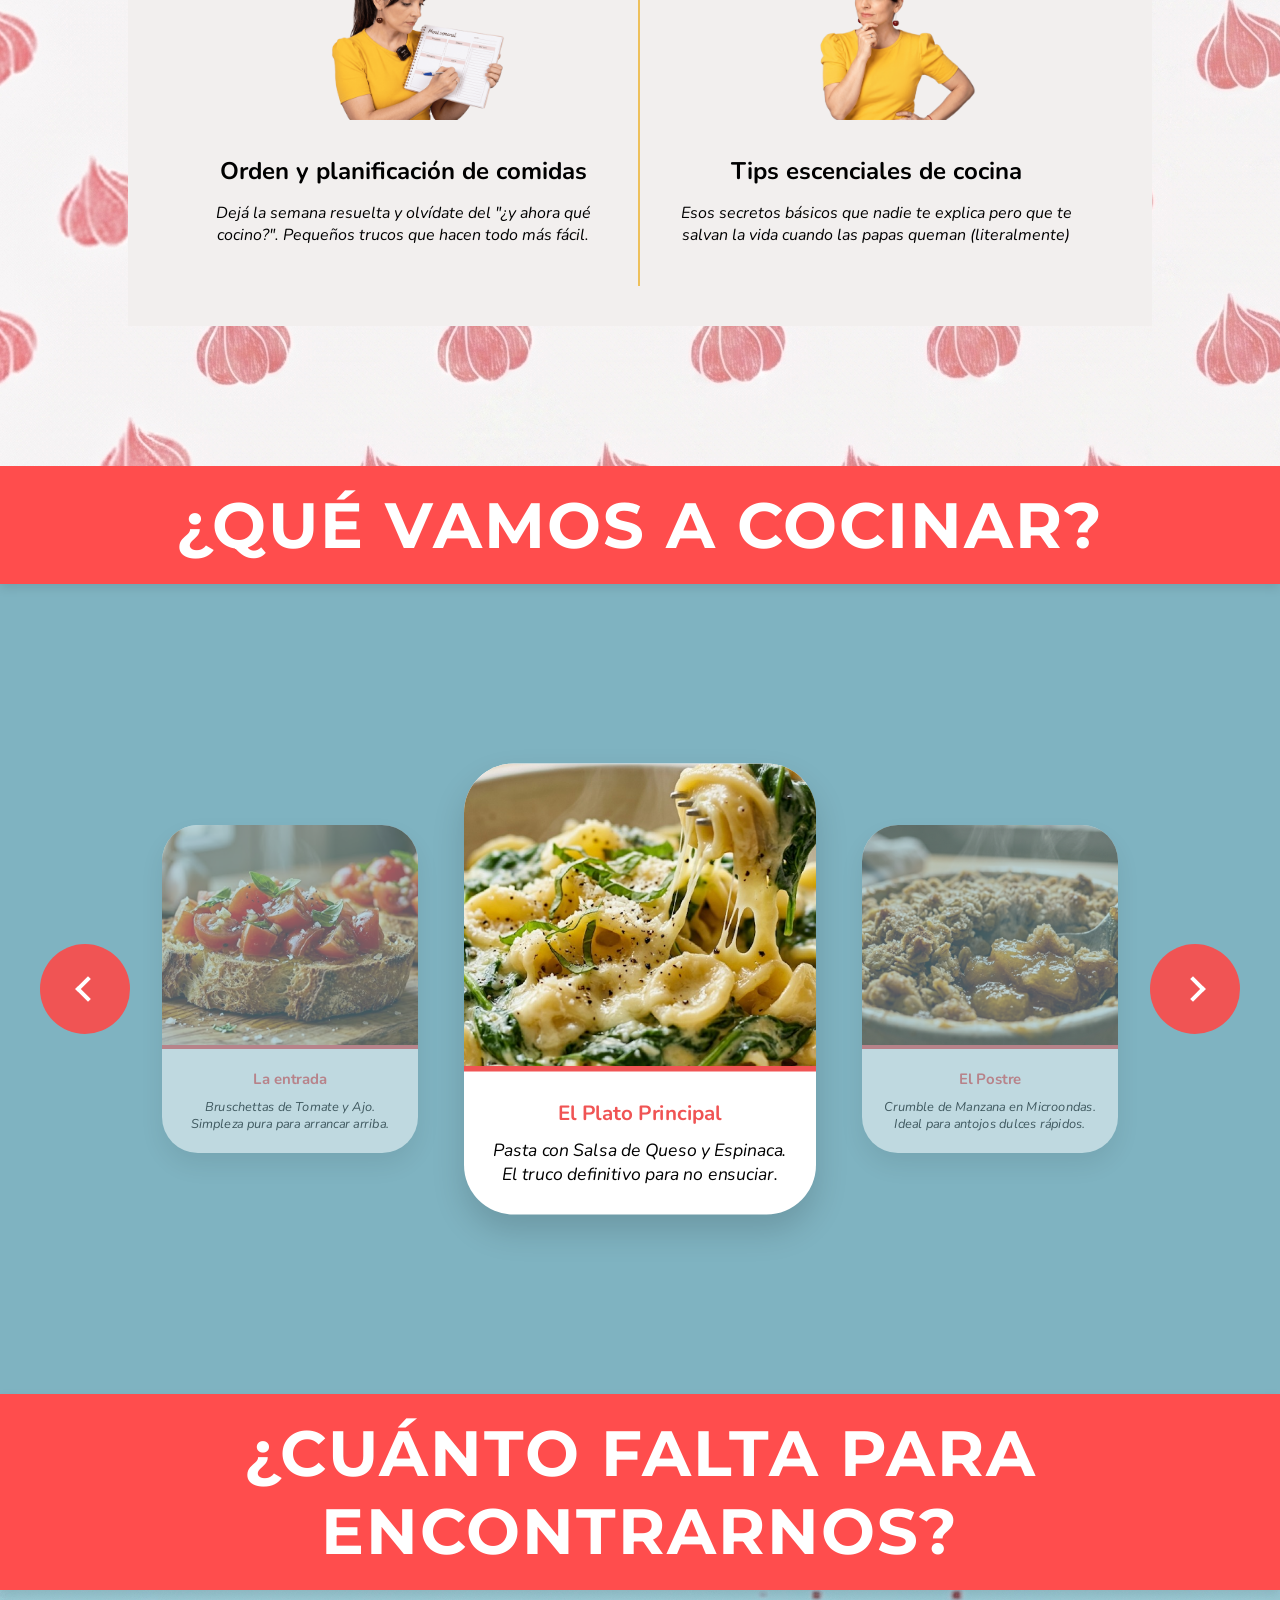
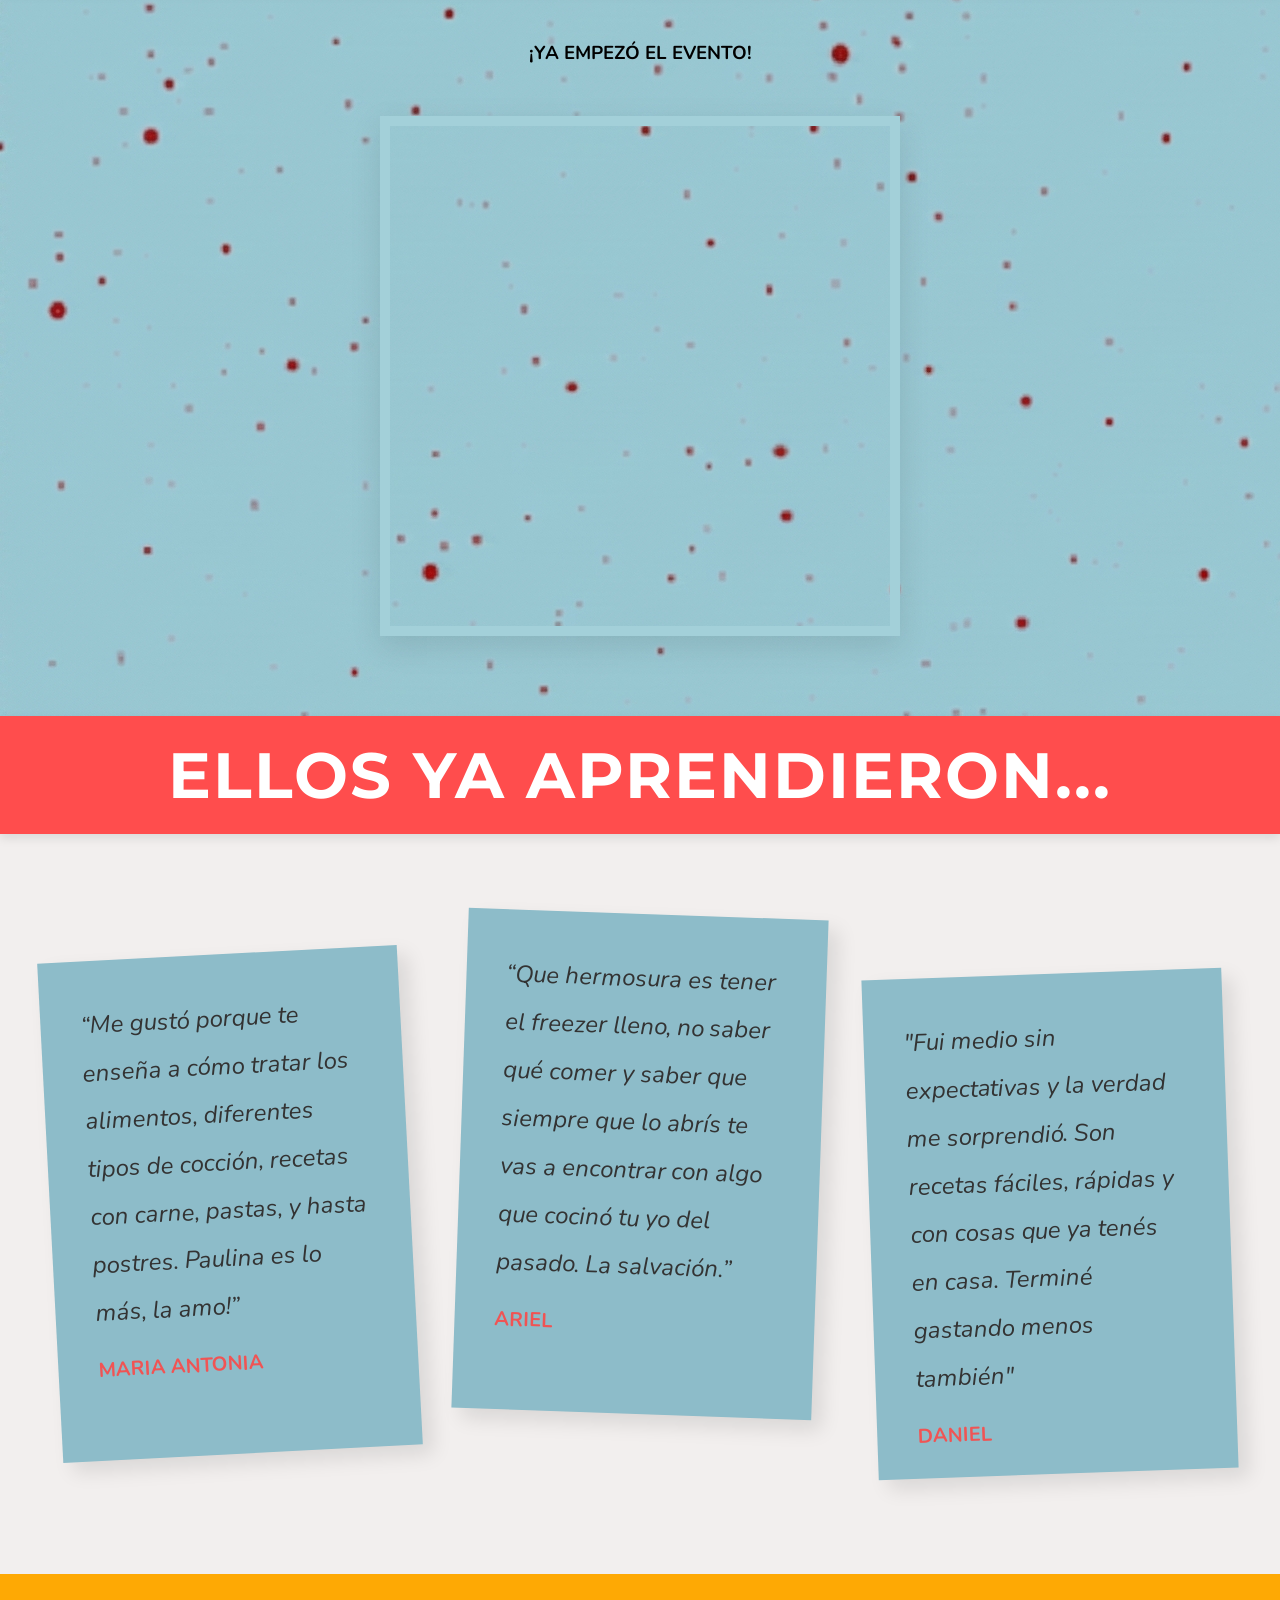
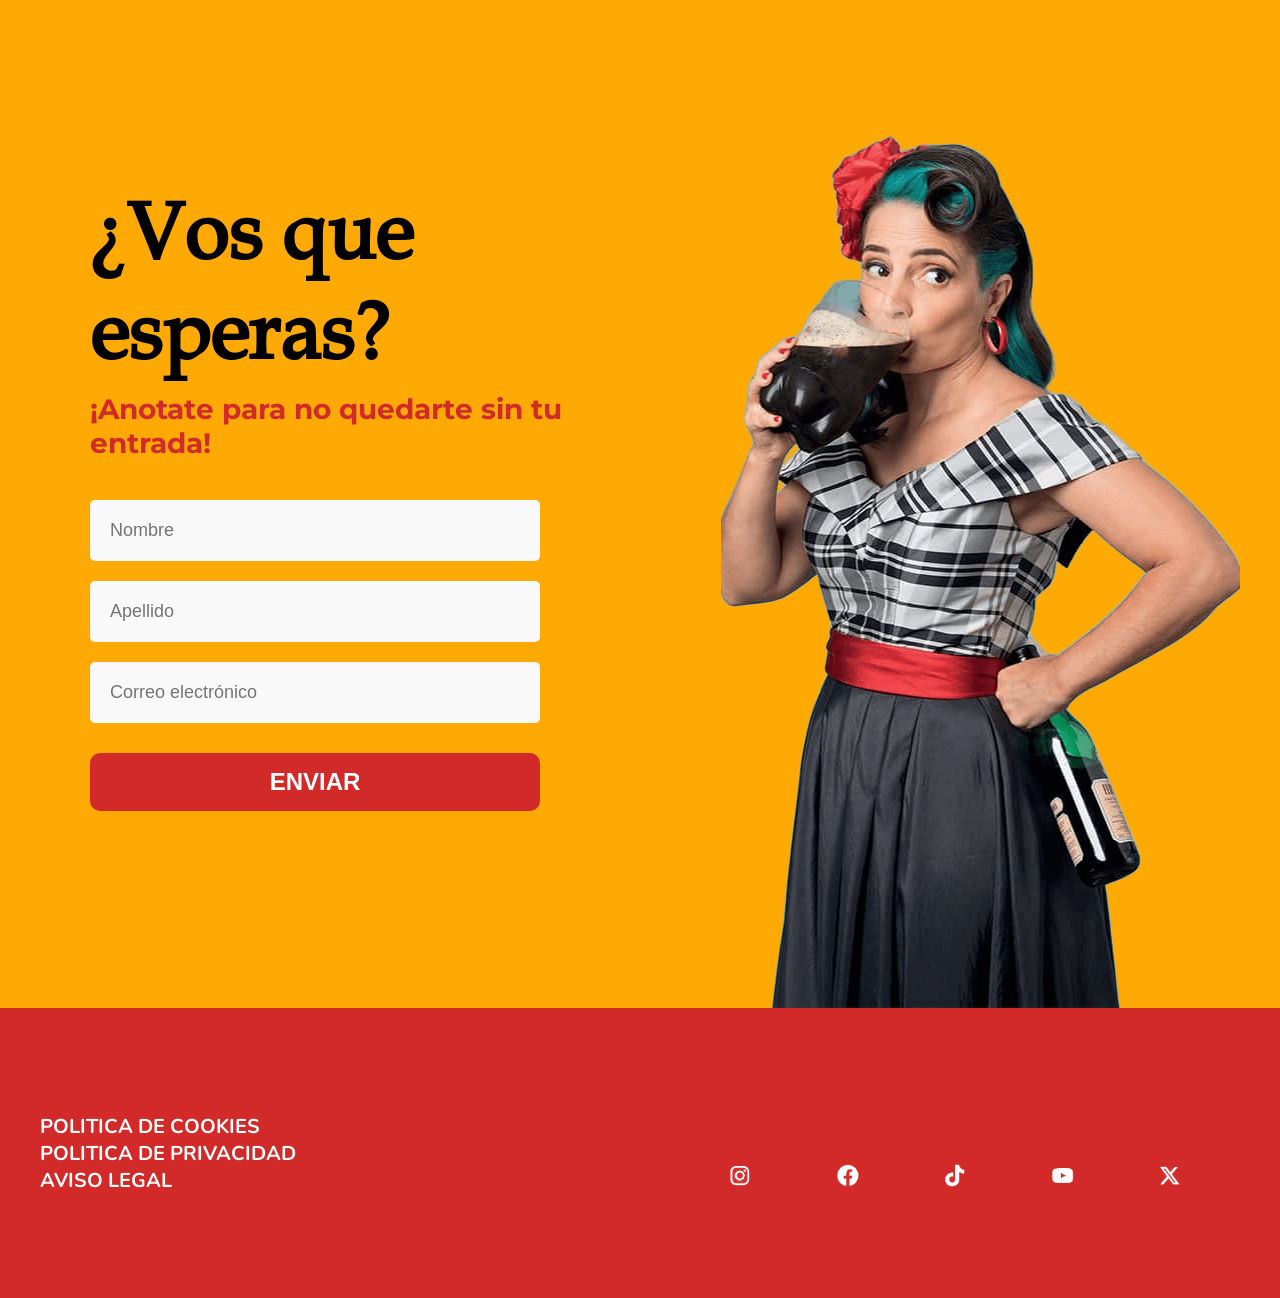
==== commit eebb1735: "Add files via upload" ====
--- a/paulinacocina/index.html
+++ b/paulinacocina/index.html
@@ -12,28 +12,39 @@
     <link
         href="https://fonts.googleapis.com/css2?family=Montserrat:ital,wght@0,100..900;1,100..900&family=Nunito:ital,wght@0,200..1000;1,200..1000&display=swap"
         rel="stylesheet">
- <script src="animaciones.js"></script>
+    <script src="animaciones.js"></script>
+    <meta name="viewport" content="width=device-width, initial-scale=1.0">
 </head>
 
 <body>
     <header>
         <img src="imagenes/logo.png" alt="">
-     
+
     </header>
 
 
 
-    <section class="hero">
+    <section class="hero" id="inicio">
         <div>
-            <h1>¿OTRA VEZ <span class="textoresalta"> SIN <br>SABER </span>QUE COCINAR 
-                 <br> Y <span class="textoresalta"> SIN TIEMPO?</span></h1>
-            <p>
-                Aprendé a cocinar sin estrés y resolver la cena fácil en 
-                30 minutos en un encuentro en La Rural con Paulina. 
+            <h1>¿OTRA VEZ <br> <span class="textoresalta"> SIN 
+                    SABER </span> <br> QUE COCINAR <br> Y
+            <span class="textoresalta"> SIN TIEMPO?</span>
+            </h1>
+            <p class="texto-pc">
+                Aprendé a cocinar sin estrés y resolver la cena fácil en <br>
+                30 minutos en un encuentro en La Rural con Paulina. <br>
                 Sí, aunque no tengas idea.
             </p>
+            <p class="texto-mobile">
+                Aprendé a cocinar sin estrés y resolver<br>
+                la cena fácil en 30 minutos en un<br>
+                encuentro en La Rural con Paulina. <br> Sí,
+                aunque no tengas idea.
+            </p>
+
+
             <div class="cta">
-                <a href="boton" class="boton">¡ME ANOTO!</a>
+                <a href="#formulario" class="boton">¡ME ANOTO!</a>
                 <p class="sub-boton">Reservá tu lugar ya y dejá que te <br>
                     organicemos la vida en minutos.</p>
             </div>
@@ -45,17 +56,14 @@
 
 
 
-
     <section class="infoevento">
 
         <div class="divisor-rojo">
-        <h2>¿DE QUÉ TRATA EL EVENTO?</h2>
-        </div>
-
-       
+            <h2>¿DE QUÉ TRATA EL EVENTO?</h2>
+        </div>
 
         <div class="cards">
-             <p class="fechayhora">El 10/05, a las 16hs en vivo en La Rural vas a poder aprender:</p>
+            <p class="fechayhora">El 10/05, a las 16hs en vivo en La Rural vas a poder aprender:</p>
             <div class="card">
                 <img src="imagenes/paulina_platos.png" alt="foto de paulina con platos">
                 <h3>Entrada, plato principal y postre</h3>
@@ -83,184 +91,195 @@
                 <p>Esos secretos básicos que nadie te explica pero que te salvan la vida cuando las papas queman
                     (literalmente)</p>
             </div>
-            
-</section>
-
-
-
-
-
-
-        </div>
-    </section>
-
- 
-<section class="seccion-comidas">
-    <div class="divisor-rojo"> 
-        <h2>¿QUÉ VAMOS A COCINAR?</h2>
+        </div>
+    </section>
+
+
+
+    <section class="seccion-comidas">
+        <div class="divisor-rojo">
+            <h2>¿QUÉ VAMOS A COCINAR?</h2>
+        </div>
+
+        <div class="contenedor-carrusel">
+            <button class="flecha izquierda"></button>
+
+            <div class="ventana-carrusel">
+                <div class="riel-tarjetas">
+                    <div class="tarjeta">
+                        <img src="imagenes/entrada.png" alt="Entrada">
+                        <div class="info-tarjeta">
+                            <h3>La entrada</h3>
+                            <p>Bruschettas de Tomate y Ajo. Simpleza pura para arrancar arriba.</p>
+                        </div>
+                    </div>
+
+                    <div class="tarjeta">
+                        <img src="imagenes/principal.jpeg" alt="Plato Principal">
+                        <div class="info-tarjeta">
+                            <h3>El Plato Principal</h3>
+                            <p>Pasta con Salsa de Queso y Espinaca. El truco definitivo para no ensuciar.</p>
+                        </div>
+                    </div>
+
+                    <div class="tarjeta">
+                        <img src="imagenes/postre.png" alt="Postre">
+                        <div class="info-tarjeta">
+                            <h3>El Postre</h3>
+                            <p>Crumble de Manzana en Microondas. Ideal para antojos dulces rápidos.</p>
+                        </div>
+                    </div>
+                </div>
+            </div>
+
+            <button class="flecha derecha"></button>
+        </div>
+    </section>
+
+
+
+    <section class="seccion-contador">
+        <div class="divisor-rojo">
+            <h2>¿CUÁNTO FALTA PARA ENCONTRARNOS?</h2>
+        </div>
+
+        <div class="contenedor-flexible">
+            <div class="bloque-ajos">
+                <div class="ajo-item">
+                    <img src="imagenes/ajo.png" alt="ajo">
+                    <div class="texto-ajo"><span id="dias">20</span>
+                        <p>días</p>
+                    </div>
+                </div>
+                <div class="ajo-item">
+                    <img src="imagenes/ajo.png" alt="ajo">
+                    <div class="texto-ajo"><span id="horas">14</span>
+                        <p>horas</p>
+                    </div>
+                </div>
+                <div class="ajo-item">
+                    <img src="imagenes/ajo.png" alt="ajo">
+                    <div class="texto-ajo"><span id="min">57</span>
+                        <p>min.</p>
+                    </div>
+                </div>
+                <div class="ajo-item">
+                    <img src="imagenes/ajo.png" alt="ajo">
+                    <div class="texto-ajo"><span id="seg">44</span>
+                        <p>seg.</p>
+                    </div>
+                </div>
+            </div>
+
+            <div class="contenedor-mapa">
+                <iframe
+                    src="https://www.google.com/maps/embed?pb=!1m18!1m12!1m3!1d3285.013396754505!2d-58.42364207426082!3d-34.5785275729633!2m3!1f0!2f0!3f0!3m2!1i1024!2i768!4f13.1!3m3!1m2!1s0x95bcb59cd6452553%3A0x6b521307d135059a!2sLa%20Rural!5e0!3m2!1ses-419!2sar!4v1776716059352!5m2!1ses-419!2sar"
+                    width="600" height="450" style="border:0;" allowfullscreen="" loading="lazy"
+                    referrerpolicy="no-referrer-when-downgrade"></iframe>
+            </div>
+        </div>
+    </section>
+
+
+
+    <section class="testimonioss">
+        <div class="divisor-rojo">
+            <h2>ELLOS YA APRENDIERON...</h2>
+        </div>
+
+        <div class="contenedor-postits">
+            <div class="postit">
+                <blockquote>
+                    <p>“Me gustó porque te enseña a cómo tratar los alimentos, diferentes tipos de cocción, recetas con
+                        carne, pastas, y hasta postres. Paulina es lo más, la amo!”</p>
+                </blockquote>
+                <cite>MARIA ANTONIA</cite>
+            </div>
+
+            <div class="postit">
+                <blockquote>
+                    <p>“Que hermosura es tener el freezer lleno, no saber qué comer y saber que siempre que lo abrís te
+                        vas a encontrar con algo que cocinó tu yo del pasado. La salvación.”</p>
+                </blockquote>
+                <cite>ARIEL</cite>
+            </div>
+
+            <div class="postit">
+                <blockquote>
+                    <p>"Fui medio sin expectativas y la verdad me sorprendió. Son recetas fáciles, rápidas y con cosas
+                        que ya tenés en casa. Terminé gastando menos también"</p>
+                </blockquote>
+                <cite>DANIEL</cite>
+            </div>
+        </div>
+    </section>
+
+
+
+
+
+    <section class="final" id="formulario">
+        <div class="contenedor-columnas">
+            <div class="columna-izquierda">
+                <h2 class="titulo-final">¿Vos que esperas?</h2>
+                <p class="subtitulo-final">¡Anotate para no quedarte sin tu entrada!</p>
+
+                <form class="formulario-final">
+                    <input type="text" placeholder="Nombre" required>
+                    <input type="text" placeholder="Apellido" required>
+                    <input type="email" placeholder="Correo electrónico" required>
+                    <button type="submit" class="boton-enviar">ENVIAR</button>
+                </form>
+            </div>
+
+
+
+
+
+
+
+            <div class="columna-derecha">
+                <img src="imagenes/paulinafernet.png" alt="Paulina con Fernet">
+            </div>
+        </div>
+    </section>
+
+    <footer>
+        <div class="footer-contenido">
+            <div class="footer-links">
+                <p>POLITICA DE COOKIES</p>
+                <p>POLITICA DE PRIVACIDAD</p>
+                <p>AVISO LEGAL</p>
+            </div>
+
+            <div class="footer-redes">
+                <a href="https://www.instagram.com/paulinacocina/">
+                <img src="imagenes/iglogo.png" alt="Instagram"></a>
+
+               <a href="https://www.facebook.com/paulinacocina.net?locale=es_LA"> <img src="imagenes/facebooklogo.png" alt="Facebook"></a>
+               
+               
+               <a href="https://www.tiktok.com/@paulinacocina"><img src="imagenes/tiktoklogo.png" alt="TikTok"></a>
+             
+             <a href="https://www.youtube.com/@paulinacocina">  <img src="imagenes/ytlogo.png" alt="YouTube"></a>
+               <a href="https://x.com/paulina_cocina"> <img src="imagenes/twitterlogo.png" alt="Twitter"></a>
+            </div>
+        </div>
+    </footer>
+
+    <div id="modalExito" class="modal-overlay">
+        <div class="modal-contenido">
+
+            <div class="cuerpo-modal">
+                <div class="circulo-check">
+                    <div class="check-icono"></div>
+                </div>
+                <h2 id="mensajeExito">¡LISTO, <span id="userName"></span>! YA ESTÁS ADENTRO!</h2>
+                <p>Revisá tu mail que te mandamos los detalles <br> ¡No te pierdas de esta experiencia!</p>
+                <button id="cerrarModal" class="boton-volver" type="button">Volver al inicio</button>
+            </div>
+        </div>
     </div>
-
-    <div class="contenedor-carrusel">
-        <button class="flecha izquierda"></button>
-
-        <div class="ventana-carrusel">
-            <div class="riel-tarjetas">
-                <div class="tarjeta">
-                    <img src="imagenes/entrada.png" alt="Entrada">
-                    <div class="info-tarjeta">
-                        <h3>La entrada</h3>
-                        <p>Bruschettas de Tomate y Ajo. Simpleza pura para arrancar arriba.</p>
-                    </div>
-                </div>
-
-                <div class="tarjeta">
-                    <img src="imagenes/principal.jpeg" alt="Plato Principal">
-                    <div class="info-tarjeta">
-                        <h3>El Plato Principal</h3>
-                        <p>Pasta con Salsa de Queso y Espinaca. El truco definitivo para no ensuciar.</p>
-                    </div>
-                </div>
-
-                <div class="tarjeta">
-                    <img src="imagenes/postre.png" alt="Postre">
-                    <div class="info-tarjeta">
-                        <h3>El Postre</h3>
-                        <p>Crumble de Manzana en Microondas. Ideal para antojos dulces rápidos.</p>
-                    </div>
-                </div>
-            </div>
-        </div>
-
-        <button class="flecha derecha"></button>
-    </div>
-</section>
-
-
-
-
-
-
-
-<section class="seccion-contador">
-    <div class="divisor-rojo">
-        <h2>¿CUÁNTO FALTA PARA ENCONTRARNOS?</h2>
-    </div>
-
-    <div class="contenedor-flexible">
-        <div class="bloque-ajos">
-            <div class="ajo-item">
-                <img src="imagenes/ajo.png" alt="ajo">
-                <div class="texto-ajo"><span id="dias">20</span><p>días</p></div>
-            </div>
-            <div class="ajo-item">
-                <img src="imagenes/ajo.png" alt="ajo">
-                <div class="texto-ajo"><span id="horas">14</span><p>horas</p></div>
-            </div>
-            <div class="ajo-item">
-                <img src="imagenes/ajo.png" alt="ajo">
-                <div class="texto-ajo"><span id="min">57</span><p>min.</p></div>
-            </div>
-            <div class="ajo-item">
-                <img src="imagenes/ajo.png" alt="ajo">
-                <div class="texto-ajo"><span id="seg">44</span><p>seg.</p></div>
-            </div>
-        </div>
-
-        <div class="contenedor-mapa">
-    <iframe src="https://www.google.com/maps/embed?pb=!1m18!1m12!1m3!1d3285.013396754505!2d-58.42364207426082!3d-34.5785275729633!2m3!1f0!2f0!3f0!3m2!1i1024!2i768!4f13.1!3m3!1m2!1s0x95bcb59cd6452553%3A0x6b521307d135059a!2sLa%20Rural!5e0!3m2!1ses-419!2sar!4v1776716059352!5m2!1ses-419!2sar" width="600" height="450" style="border:0;" allowfullscreen="" loading="lazy" referrerpolicy="no-referrer-when-downgrade">
-                width="600" height="450" style="border:0;" allowfullscreen="" loading="lazy"></iframe>
-        </div>
-    </div>
-</section>
-
-
-
-
-
-
-
-
-
-
-
-
-
-
-
-
-
-
-
-<section class="testimonioss">
-    <div class="divisor-rojo">
-        <h2>ELLOS YA APRENDIERON...</h2>
-    </div>
-
-    <div class="contenedor-postits">
-        <div class="postit">
-            <blockquote>
-                <p>“Me gustó porque te enseña a cómo tratar los alimentos, diferentes tipos de cocción, recetas con carne, pastas, y hasta postres. Paulina es lo más, la amo!”</p>
-            </blockquote>
-            <cite>MARIA ANTONIA</cite>
-        </div>
-
-        <div class="postit">
-            <blockquote>
-                <p>“Que hermosura es tener el freezer lleno, no saber qué comer y saber que siempre que lo abrís te vas a encontrar con algo que cocinó tu yo del pasado. La salvación.”</p>
-            </blockquote>
-            <cite>ARIEL</cite>
-        </div>
-
-        <div class="postit">
-            <blockquote>
-                <p>"Fui medio sin expectativas y la verdad me sorprendió. Son recetas fáciles, rápidas y con cosas que ya tenés en casa. Terminé gastando menos también"</p>
-            </blockquote>
-            <cite>DANIEL</cite>
-        </div>
-    </div>
-</section>
-
-
-
-
-
-   <section class="final">
-    <div class="contenedor-columnas">
-        <div class="columna-izquierda">
-            <h2 class="titulo-final">¿Vos que esperas?</h2>
-            <p class="subtitulo-final">¡Anotate para no quedarte sin tu entrada!</p>
-            
-            <form class="formulario-final">
-                <input type="text" placeholder="Nombre">
-                <input type="text" placeholder="Apellido">
-                <input type="email" placeholder="Correo electrónico">
-                <button type="submit" class="boton-enviar">ENVIAR</button>
-            </form>
-        </div>
-
-        <div class="columna-derecha">
-            <img src="imagenes/paulinafernet.png" alt="Paulina con Fernet">
-        </div>
-    </div>
-</section>
-
-   <footer>
-    <div class="footer-contenido">
-        <div class="footer-links">
-            <p>POLITICA DE COOKIES</p>
-            <p>POLITICA DE PRIVACIDAD</p>
-            <p>AVISO LEGAL</p>
-        </div>
-        
-        <div class="footer-redes">
-            <img src="imagenes/iglogo.png" alt="Instagram">
-            <img src="imagenes/facebooklogo.png" alt="Facebook">
-            <img src="imagenes/tiktoklogo.png" alt="TikTok">
-            <img src="imagenes/ytlogo.png" alt="YouTube">
-            <img src="imagenes/twitterlogo.png" alt="Twitter">
-        </div>
-    </div>
-</footer>
 </body>
 
 </html>
--- a/paulinacocina/estilos.css
+++ b/paulinacocina/estilos.css
@@ -6,7 +6,7 @@
     box-sizing: border-box;
 }
 
-body {
+html, body {
     overflow-x: hidden; /* Evita el scroll horizontal */
     width: 100%;
 }
@@ -20,7 +20,9 @@
   @font-face {  font-family: "Book Antiqua";
     src: url(fuentes/bookantiqua.ttf);
 } 
-@media (min-width: 1200px){
+
+
+
 
 
 body {
@@ -29,19 +31,24 @@
 }
 
 header {
-    background-color: #F15454;
-    height: 10%;
-    padding: 20px auto;
-    line-height: 105px;
+ background-color: #F15454;
+    height: 90px;
+    padding: 0 20px;
     color: white;
     text-align: center;
     font-weight: 700;
     letter-spacing: 2px;
-    align-content: center;}
-
-    header img {
-        height: 50px;  
-    width: auto;
+    
+    /* fijo arriba */
+    position: sticky;
+    top: 0;
+    z-index: 1000; 
+    
+    /* Centrado logo */
+    display: flex;
+    justify-content: center;
+    align-items: center;
+    box-shadow: 0 2px 10px rgba(0,0,0,0.1);
 }
     
 
@@ -66,24 +73,30 @@
     display: grid;
     grid-template-columns: 1fr 1fr;
     align-items: center; /* Mantiene el texto centrado verticalmente */
-    padding: 60px 0 0 60px;
+    padding: 40px 0px 0px 60px;
 } 
 .hero > div:last-child {
     align-self: flex-end; /* Empuja solo este bloque hacia abajo */
     line-height: 0;       /* Elimina espacios fantasmas debajo de la imagen */
+    justify-content: flex-end; /* 👉 la empuja a la derecha */
+    align-items: flex-end;
+
+
 }
 
 .hero img {
     height: auto;
-    width: 100%;
+    width: 120%;
     display: block; /* Ayuda a que pegue contra el borde inferior */
 }
 .hero p {
     font-size: 23px;
-    margin: 0px 0;
+    margin: 20px 0;
     padding: 0;
 }
-
+.texto-mobile {
+    display: none;
+}
 a {
    
     display: inline-block;
@@ -97,9 +110,10 @@
 }
 
 .cta {
-    margin-left: 40px;
-    margin-right: 40px;
-
+    margin-left: 0;   /* Cambiado de 40px a 0 */
+    margin-right: 0;  /* Cambiado de 40px a 0 */
+    text-align: left; /* Asegura que el contenido interno se alinee a la izquierda */
+    transform: translateY(-40px); 
 }
 
 .boton {
@@ -109,15 +123,10 @@
     margin-top: 60px;
 }
 
-.sub-boton p {
-    font-size: 0px;
+.sub-boton {
+    font-size: 24px;
+    padding: 0px 0px 50px 0px;
   
-}
-
-.hero img {
-
-    width: 120%;
-    max-width: none;
 }
 
 
@@ -220,7 +229,6 @@
      /*--------------------------------SECCION DE QUE VAMOS A COCINAR ------------------*/
 .seccion-comidas {
         background-color: #7fb3c1;
-        padding: 80px 0;
         overflow: hidden;
     }
 
@@ -232,7 +240,7 @@
         width: 100%;
         max-width: 1200px; /* Ajusta según tu diseño */
         margin: 50px auto;
-        padding: 0 80px; /* Creamos un colchón de espacio para las flechas */
+        padding: 150px 80px; /* Creamos un colchón de espacio para las flechas */
     }
 
     .ventana-carrusel {
@@ -274,6 +282,9 @@
         border-radius: 50%;
         width: 90px;
         height: 90px;
+         padding: 0;              /* 👈 clave */
+  aspect-ratio: 1 / 1;     /* 👈 asegura círculo perfecto */
+  flex-shrink: 0; 
         cursor: pointer;
         position: relative;
         display: flex;
@@ -294,7 +305,7 @@
     
     .tarjeta img { width: 100%; height: 280px; object-fit: cover; border-bottom: 5px solid #f05454; }
     .info-tarjeta { padding: 25px; text-align: center; }
-    .info-tarjeta h3 { color: #f05454; margin-bottom: 10px; } }
+    .info-tarjeta h3 { color: #f05454; margin-bottom: 10px; } 
 
 
    /*--------------------------------SECCION DEl contador ------------------*/
@@ -319,6 +330,7 @@
         display: flex;
         justify-content: center;
         gap: 30px;
+        
     }
 
     .ajo-item {
@@ -332,8 +344,8 @@
 
     .texto-ajo {
         position: absolute;
-        top: 55%; /* Ajusta esto para centrar el número en la panza del ajo */
-        left: 50%;
+        top: 65%; /* Ajusta esto para centrar el número en la panza del ajo */
+        left: 47%;
         transform: translate(-50%, -50%);
         color: #f05454; /* Rojo */
         font-family: 'Arial Black', sans-serif;
@@ -478,6 +490,7 @@
     font-size: 28px;
     font-weight: 700;
     margin-bottom: 40px;
+     
 }
 
 .formulario-final {
@@ -523,6 +536,7 @@
  }
 
  .footer-contenido {
+   
     margin: 0 auto;    /* Centra el contenedor */
     display: flex;
     justify-content: space-between; /* Texto a la izq, logos a la derecha */
@@ -532,10 +546,11 @@
 
 .footer-links {
     display: block;
+
     gap: 100px; /* Espacio entre las políticas */
     color: white;
     font-weight: bold;
-    font-size: 14px;
+    font-size: 20px;
 }
 
 .footer-redes {
@@ -544,10 +559,574 @@
 }
 
 .footer-redes img {
-    height: 30px; /* Tamaño de los iconos */
+    height: 50px; /* Tamaño de los iconos */
     width: auto;
     filter: brightness(0) invert(1); /* Opcional: pone los logos en blanco si son oscuros */
 }
 .footer-redes img:hover {
     transform: scale(1.2); /* Efecto de agrandado al pasar el mouse */
-}+}
+
+.boton:hover {
+    background-color: white; /* Un rojo más oscuro */
+color: #a51f1f;
+border: #D22929;
+    transform: scale(1.05);    
+    transition: all 0.3s ease; /* Movimiento suave */
+}
+
+.boton-enviar:hover {
+ background-color: white; /* Un rojo más oscuro */
+color: #a51f1f;
+    box-shadow: 0 5px 15px rgba(210, 41, 41, 0.4); /* Brillo rojo abajo */
+}
+
+/* --- ESTILOS DEL MODAL DE ÉXITO --- */
+.modal-overlay {
+    position: fixed;
+    top: 0; left: 0;
+    width: 100%; height: 100%;
+    background: rgba(0, 0, 0, 0.8);
+    display: none; /* Se activa con JS */
+    justify-content: center;
+    align-items: center;
+    z-index: 9999;
+}
+
+.modal-contenido {
+    background: #f2f2f2;
+    width: 90%;
+    max-width: 600px;
+    border-radius: 10px;
+    overflow: hidden;
+    text-align: center;
+    box-shadow: 0 10px 30px rgba(0,0,0,0.5);
+}
+
+
+
+.cuerpo-modal { padding: 40px; }
+
+.circulo-check {
+    width: 100px; height: 100px;
+    background: #c8e6c9;
+    border: 2px solid #2e7d32;
+    border-radius: 50%;
+    margin: 0 auto 20px;
+    display: flex;
+    justify-content: center;
+    align-items: center;
+}
+
+.check-icono {
+    width: 20px; height: 40px;
+    border: solid #2e7d32;
+    border-width: 0 5px 5px 0;
+    transform: rotate(45deg);
+    margin-bottom: 10px;
+}
+
+.cuerpo-modal h2 {
+    font-family: 'Montserrat', sans-serif;
+    font-weight: 900;
+    font-size: 28px;
+    margin-bottom: 15px;
+}
+
+.cuerpo-modal h2 span { color: #D22929; }
+
+.boton-volver {
+    background-color: #FEA904;
+    border: none;
+    padding: 15px 40px;
+    font-weight: bold;
+    font-size: 20px;
+    border-radius: 8px;
+    cursor: pointer;
+    margin-top: 20px;
+}
+
+.boton-volver:hover{
+    background-color:#D22929;
+    color: black;
+}
+
+
+
+
+
+
+@media (max-width: 768px){
+
+    header {
+        height: 60px; /* más bajito */
+        padding: 0 15px;
+        justify-content: flex-start; /* 👈 clave: lo lleva a la izquierda */
+    }
+
+    header img {
+        height: 25px; /* achicás el logo */
+    }
+
+    header h1 {
+        font-size: 16px; /* si es texto en vez de img */
+        letter-spacing: 1px;
+    }
+
+.hero {
+    position: relative;
+    display: flex;
+    flex-direction: column;
+    padding: 40px 20px;
+    padding-bottom: 250px;
+    gap: 15px;
+}
+.hero h1 {
+    font-family: 'Montserrat';
+    font-size: 32px;
+    width: 100%;
+}
+.hero img {
+   position: absolute;
+    bottom: 0px;   /* 👈 baja la imagen */
+    right: -50vw;    /* 👈 se va fuera de la pantalla */
+    width: 150vw;     /* 👈 tamaño relativo a la pantalla */
+    max-width: none;
+    height: auto;
+}
+
+.hero p {
+    font-size: 18px;
+    margin: 10px 0;
+    padding: 0;
+}
+
+.texto-pc {
+        display: none;
+    }
+
+  .texto-mobile {
+    display: block;
+    font-size: 16px;
+    line-height: 1.3;
+      max-width: 320px; /* 👈 controla el ancho del texto */
+}
+
+a {
+    padding: 5px 10px;
+}
+
+.cta {
+    margin-left: 0;      /* Elimina márgenes */
+    margin-right: 0;
+    display: flex;
+    flex-direction: column;
+    align-items: flex-start; /* Cambiado de center a flex-start */
+    text-align: left;        /* Cambiado de center a left */
+    transform: translateX(0); /* Cambiado de -50px a 0 para que no se salga de la pantalla */
+}
+.boton {
+    font-size: 24px;
+    font-weight: 700;
+    margin-top: 15px;
+}
+
+.hero .sub-boton {
+    font-size: 14px;
+    padding: 0px
+  
+}
+
+
+.contenedor-carrusel {
+    margin: 30px auto;     /* antes 50px */
+    padding: 60px 20px;    /* antes 150px 80px 😵 */
+}
+
+.tarjeta {
+    min-width: 220px;   /* antes 320px */
+    border-radius: 25px; /* opcional, más proporcionado */
+}
+.tarjeta img {
+    height: 180px; /* antes 280px */
+}
+.riel-tarjetas {
+    gap: 15px; /* antes 30px */
+}
+
+.flecha {
+    width: 50px;
+    height: 50px;
+    position: absolute;
+    top: 50%;
+    transform: translateY(-50%);
+}
+.flecha.izquierda {
+    left: 10px; /* antes estaban muy afuera */
+}
+
+.flecha.derecha {
+    right: 10px;
+}
+
+.flecha::after {
+    width: 10px;
+    height: 10px;
+    border-top: 3px solid white;
+    border-right: 3px solid white;
+}
+
+.info-tarjeta {
+    padding: 15px; /* antes 25px */
+}
+
+.info-tarjeta h3 {
+    font-size: 16px;
+}
+
+
+
+
+
+
+
+
+
+.cards {
+        display: flex !important; /* Cambiamos de grid a flex para que sea más fácil */
+        flex-direction: column !important; /* Fuerza la columna única */
+        grid-template-columns: 1fr !important; /* Por si acaso mantuviera el grid */
+        width: 95% !important;
+        margin: 20px auto !important;
+        padding: 15px !important;
+    }
+
+    .card {
+        width: 100% !important;
+        border-right: none !important; /* Quita la línea amarilla lateral */
+        border-bottom: 2px solid #eec05b !important; /* La pone abajo para separar */
+        padding: 30px 10px !important;
+    }
+
+    .card:last-child {
+        border-bottom: none !important; /* La última no lleva línea abajo */
+    }
+
+    .card img {
+        height: 150px !important; /* Achicamos un poco las imágenes */
+        width: auto !important;
+    }
+
+    /* Ajuste del título rojo para que no quede gigante */
+    .divisor-rojo h2 {
+        font-size: 18px !important;
+    }
+
+    .infoevento {
+        background-image: url('imagenes/fondocebollas.png'); 
+        padding-bottom: 80px;
+        width: 100%;
+        display: flex;
+        flex-direction: column;
+        align-items: center;
+    }
+    .fechayhora {
+       grid-column: span 2;
+        text-align: center;
+        font-weight: bold;
+        font-family: Nunito;
+        font-size: 15px
+     
+}
+ .card h3 {
+        font-size: 18px
+    }
+
+
+
+
+
+
+
+
+    /* --- PARTE DE CONTADOR */
+   
+.contenedor-flexible {
+        gap: 30px !important;
+        margin-top: 30px !important;
+        width: 100% !important;
+        padding: 0 10px !important;
+    }
+
+    /* 2. Los ajos: 2 arriba y 2 abajo */
+    .bloque-ajos {
+        display: grid !important;
+        grid-template-columns: 1fr 1fr !important; /* Crea las dos columnas */
+        gap: 15px !important;
+        width: 90% !important;
+        justify-items: center !important;
+    }
+
+    .ajo-item {
+        width: 140px !important; /* Achicamos el ajo para que entren dos */
+    }
+
+    /* 3. Ajustamos los números dentro de los ajos */
+    .texto-ajo span {
+        font-size: 50px !important; /* Números más chicos para el celu */
+    }
+
+    .texto-ajo p {
+        font-size: 0.8rem !important;
+    }
+
+    /* 4. El Mapa: Que no se desborde */
+    .contenedor-mapa {
+        width: 95% !important;
+        border-width: 5px !important; /* Borde más fino para el celu */
+    }
+
+    .contenedor-mapa iframe {
+        width: 100% !important; /* Que use todo el ancho disponible */
+        height: 300px !important; /* Un poco más petiso para que no ocupe toda la pantalla */
+    }
+
+/* --- PARTE DE TESTIMONIOS */
+
+ .testimonioss {
+        background-color: #f2efee; 
+        padding-bottom: 100px;
+        text-align: center;
+    }
+
+    .contenedor-postits {
+        display: grid;
+        justify-content: center;
+        align-items: flex-start;
+        gap: 60px;
+        margin-top: 80px;
+        margin-bottom: 20px;
+        padding: 0 50px;
+    }
+
+    .postit {
+        background-color: #8dbcc9;
+        width: 300px;
+        height: 300px;
+        padding: 40px;
+        box-shadow: 10px 10px 20px rgba(0,0,0,0.1); /* Sombra */
+        transition: transform 0.3s ease;
+    }
+
+    /* --- Rotaciones d  cada uno --- */
+    .postit:nth-child(1) {
+        transform: rotate(-3deg);
+        margin-top: 40px;
+    }
+
+    .postit:nth-child(2) {
+        transform: rotate(2deg);
+    }
+
+    .postit:nth-child(3) {
+        transform: rotate(-2deg);
+        margin-top: 60px;
+    }
+
+    /* Efecto al pasar el mouse */
+    .postit:hover {
+        transform: rotate(0deg) scale(1.05);
+        z-index: 10;
+    }
+
+    /* --- TEXTO  DEL POST-IT --- */
+    .postit blockquote p {
+        font-size: 100%;
+        line-height: 2;
+        color: #333;
+        margin-bottom: 20px;
+        text-align: left;
+    }
+
+    .postit cite {
+        font-size: 15px;
+    }
+
+.final {
+        background-color: #FEA904 !important; 
+        padding: 5px 0 0 0 !important;
+        position: relative; 
+        overflow: hidden;
+    }
+ 
+    .contenedor-columnas {
+        display: block !important; 
+        width: 100% !important;
+        position: relative;
+        min-height: 600px;
+    }
+
+    /* COLUMNA DEL FORMULARIO */
+    .columna-izquierda {
+        width: 100% !important;
+        padding: 0 20px !important;
+        position: relative;
+        z-index: 2;
+        text-align: left !important;
+    }
+
+    .titulo-final {
+        font-size: 35px !important;
+        line-height: 1.1 !important;
+        margin-bottom: 15px !important;
+            white-space: nowrap;
+            text-align: center;
+            margin-top: 20px;
+    }
+
+    .subtitulo-final {
+        font-size: 18px !important;
+        color: #D22929 !important;
+        margin-bottom: 20px !important;
+        width: 100%;
+          text-align: center;
+    }
+
+    .formulario-final {
+        width: 100% !important; 
+    }
+
+    .formulario-final input {
+       font-size: 14px !important; 
+        height: 40px !important;   
+        padding: 8px 12px !important; 
+    }
+    .formulario-final input::placeholder {
+        font-size: 12px !important;
+    }
+
+    .boton-enviar {
+        width: 100% !important;
+        padding: 10px !important;
+        font-size: 18px !important;
+    }
+
+
+
+    /* COLUMNA DE PAULINA CELU (LA CLAVE) */
+   /* COLUMNA DE PAULINA (LA CLAVE) */
+.columna-derecha {
+    position: absolute !important;
+    bottom: 0 !important;
+    left: 50% !important;
+    transform: translateX(-50%) !important;
+
+    width: 100% !important;
+    height: 300px; /* 👈 ventana de recorte */
+
+    display: flex;
+    justify-content: center;
+    align-items: flex-end;
+
+    overflow: hidden; /* 👈 recorta */
+
+    z-index: 1;
+    pointer-events: none;
+}
+
+.columna-derecha img {
+    width: 100%;
+    max-width: 420px;
+    height: auto;
+
+    transform: translate( -70px, 20% ); /* 👈 (VALOR_X, SUBE la imagen para cortar abajo */
+}
+
+
+
+
+
+
+     .modal-overlay {
+        position: fixed;
+    inset: 0; /* 👈 reemplaza top/left/width/height */
+
+    background: rgba(0, 0, 0, 0.8);
+
+    display: none; /* sigue igual, lo activa JS */
+    
+    justify-content: center;
+    align-items: center;
+
+    padding: 20px;
+    z-index: 9999;
+    }
+
+    .modal-contenido {
+        width: 100%;
+        max-width: 320px; /* 👈 límite real */
+        
+        max-height: 90vh; /* 👈 nunca se pasa de la pantalla */
+        overflow-y: auto; /* 👈 scroll interno si hace falta */
+        
+        display: flex;
+        flex-direction: column;
+        justify-content: center;
+
+        border-radius: 16px;
+    }
+
+    .cuerpo-modal {
+        padding: 25px 20px;
+    }
+
+
+
+
+
+
+    
+
+footer {
+        padding: 40px 20px !important;
+    }
+
+  .footer-contenido {
+        display: flex !important;
+        flex-direction: column-reverse !important; 
+        gap: 30px !important;
+        align-items: center !important;
+        padding: 40px 10px !important;
+    }
+
+    .footer-redes {
+        display: flex !important;
+        justify-content: center !important;
+        gap: 5px !important; 
+        margin-bottom: 10px !important;
+    }
+
+    .footer-redes img {
+        justify-content: center;
+        height: 50px !important; /* Tamaño cómodo para tocar con el dedo */
+        width: auto !important;
+    }
+
+
+    .footer-links {
+        display: flex !important;
+        flex-direction: column !important;
+        gap: 15px !important;
+        text-align: center !important;
+        font-size: 15px !important; 
+        color: white !important;
+        font-weight: bold !important;
+    }
+
+
+
+
+
+
+
+}
